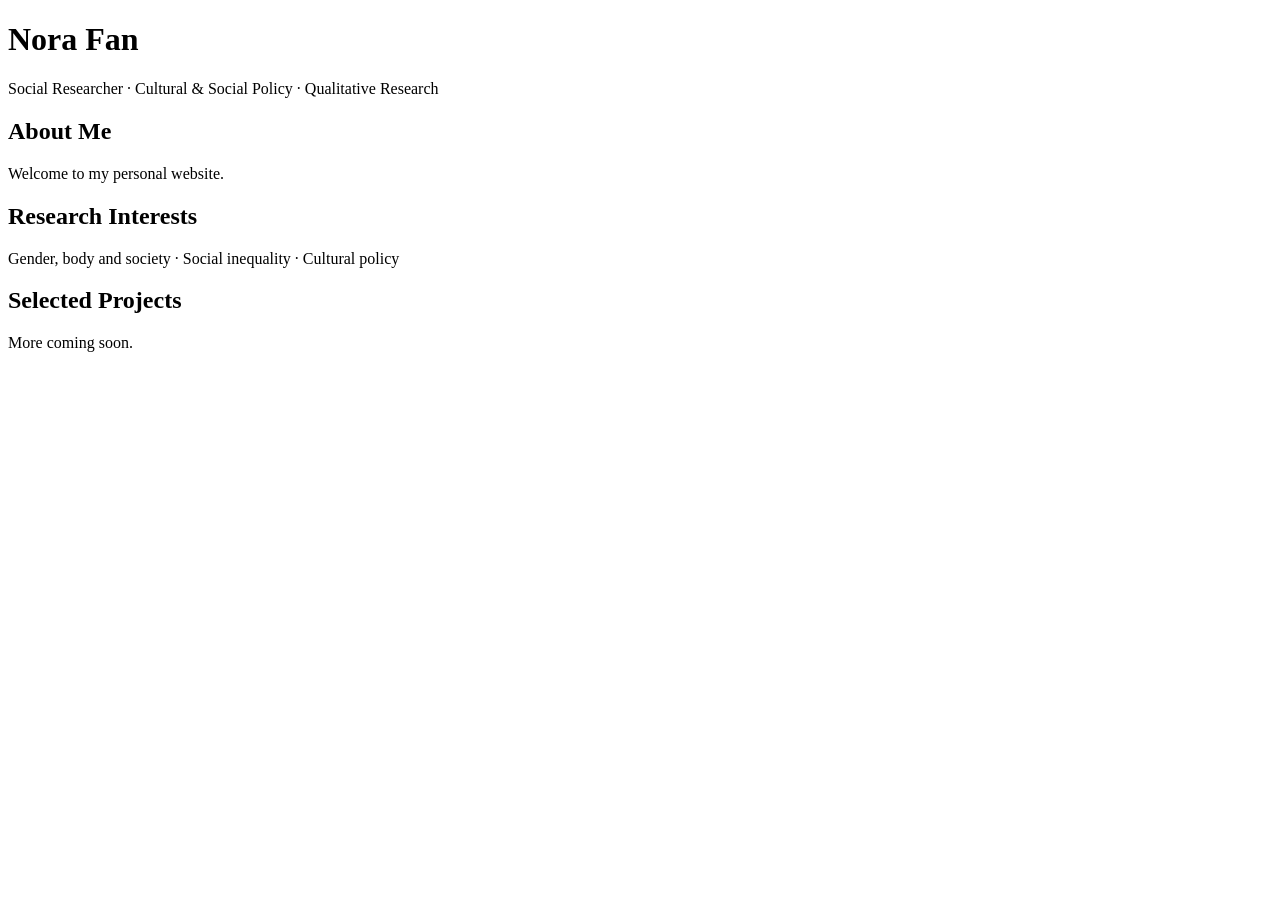
==== index.html @ fa3ddd20 "Create initial index.html for personal website This is the initial commit of the personal website fo" ====
<!DOCTYPE html>
<html lang="en">
<head>
  <meta charset="UTF-8">
  <meta name="viewport" content="width=device-width, initial-scale=1.0">
  <title>Nora Fan | Personal Website</title>
</head>

<body>

  <h1>Nora Fan</h1>

  <p>
    Social Researcher · Cultural & Social Policy · Qualitative Research
  </p>

  <h2>About Me</h2>

  <p>
    Welcome to my personal website.
  </p>

  <h2>Research Interests</h2>

  <p>
    Gender, body and society · Social inequality · Cultural policy
  </p>

  <h2>Selected Projects</h2>

  <p>
    More coming soon.
  </p>

</body>
</html>
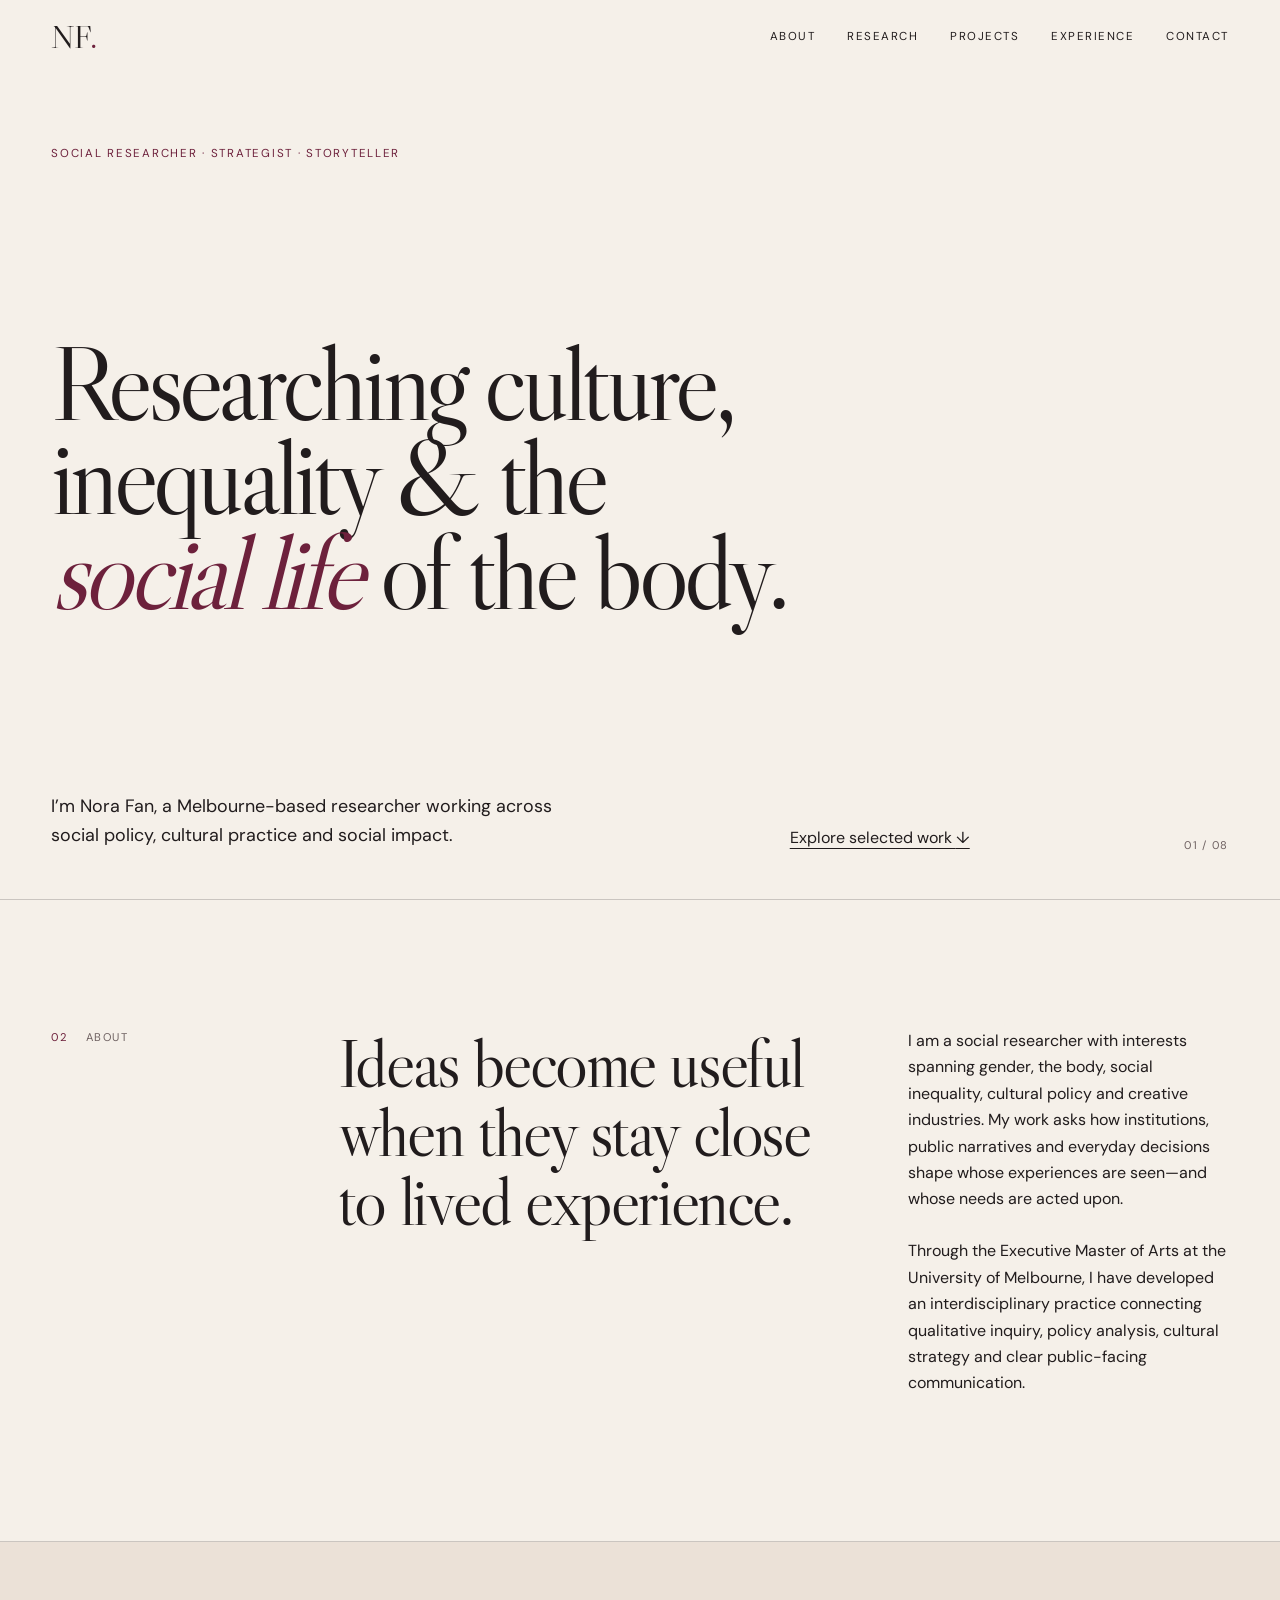
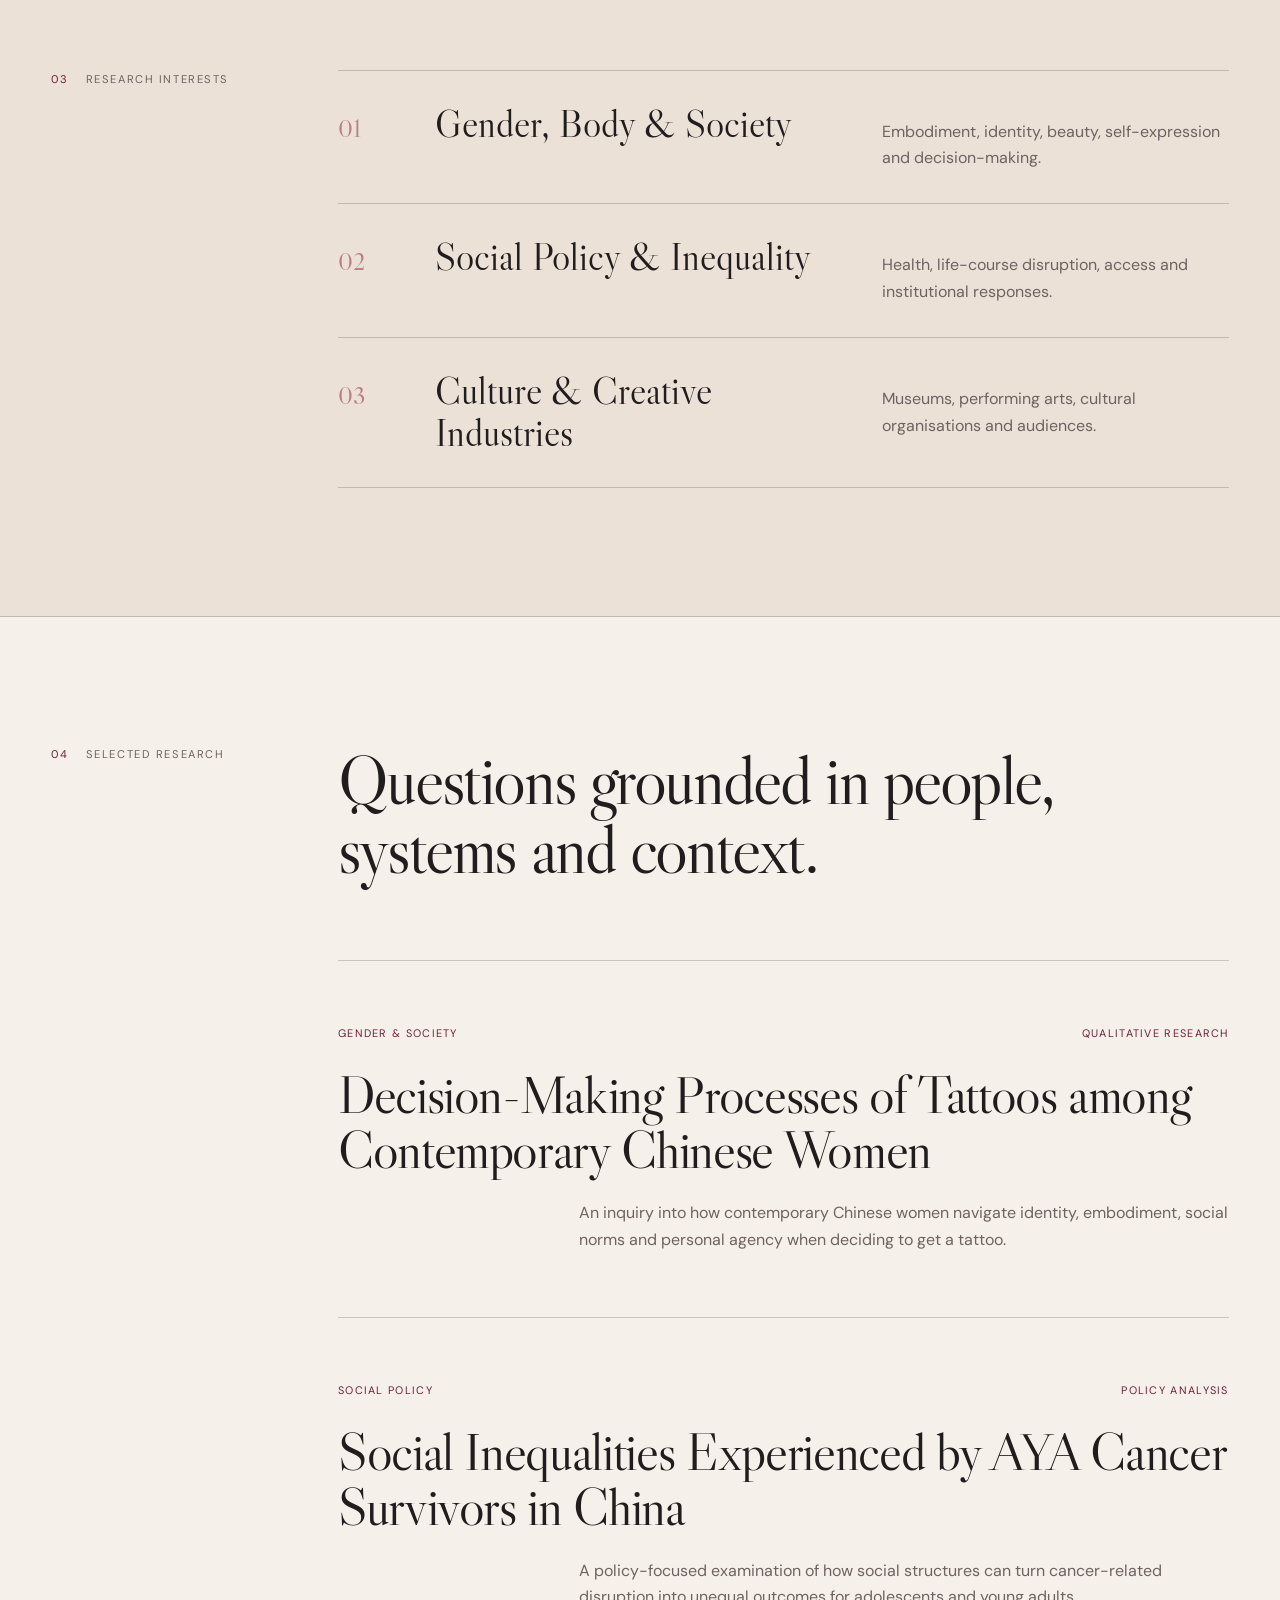
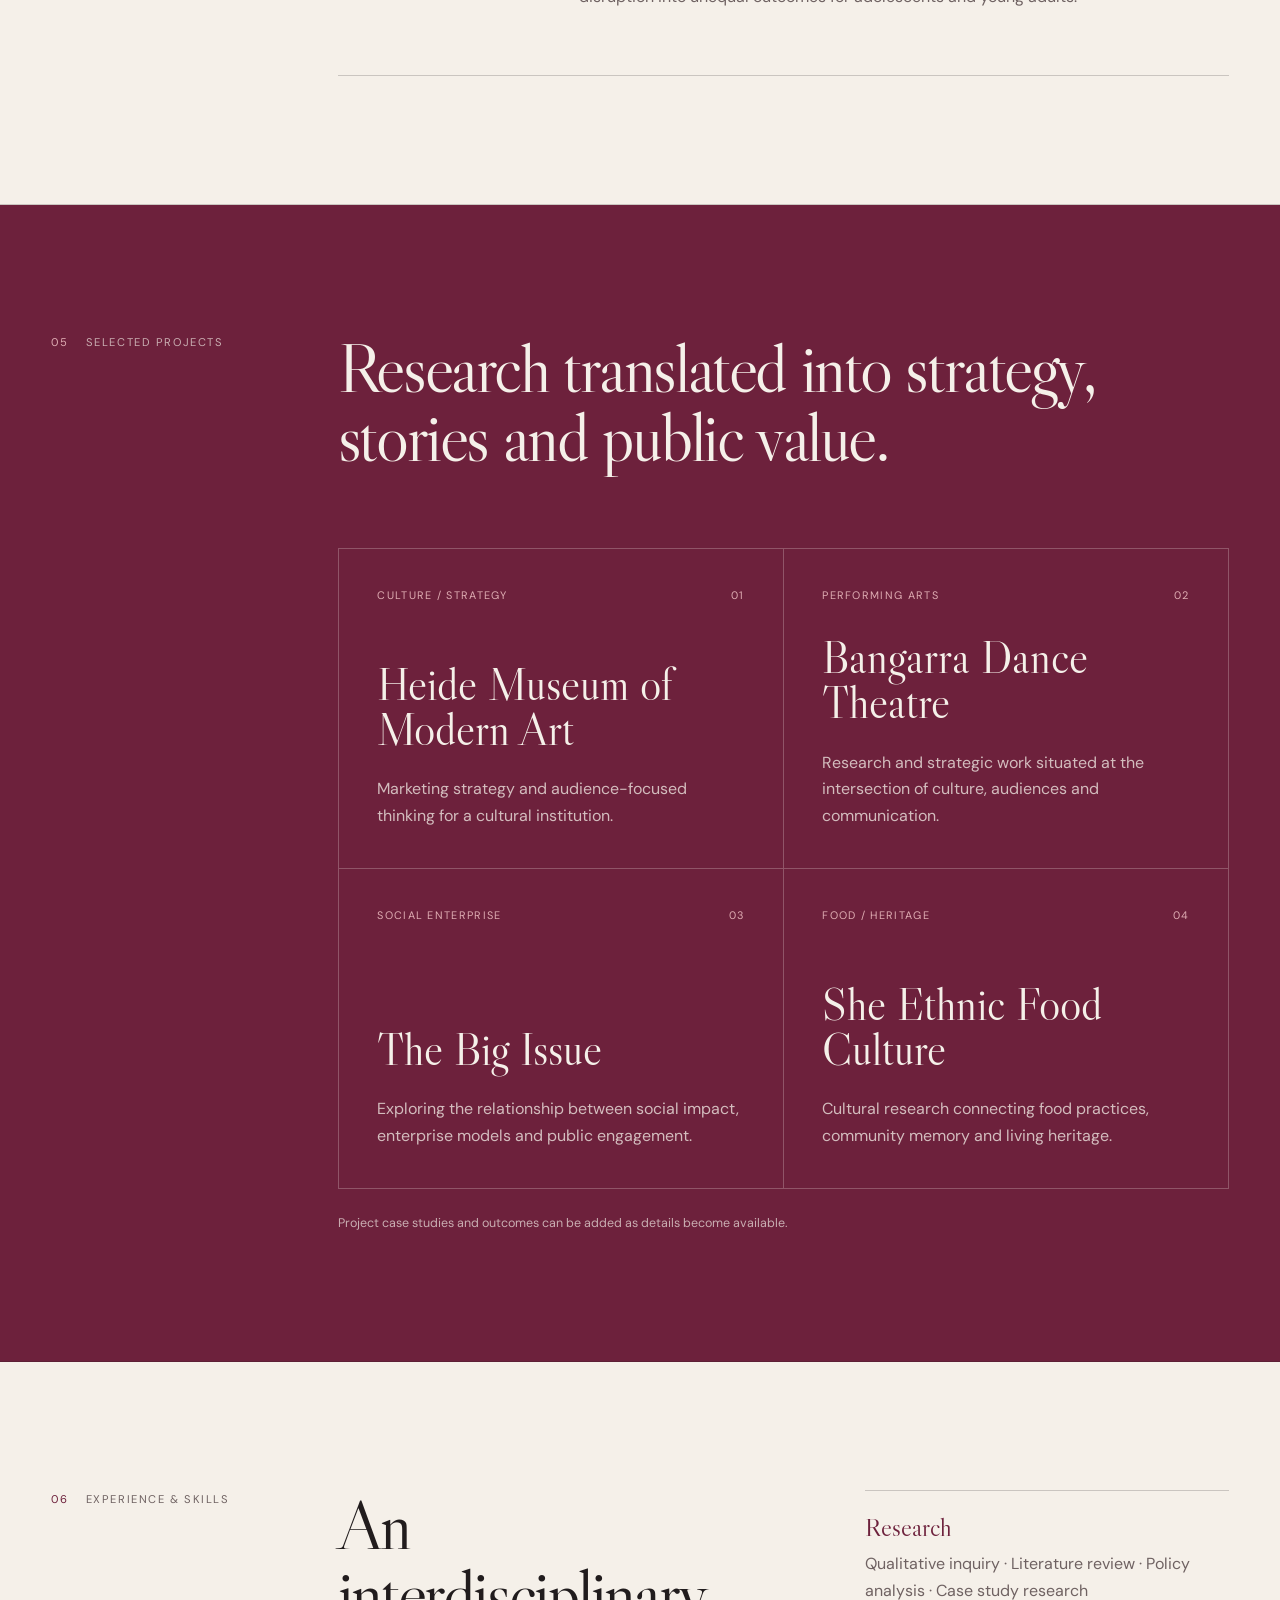
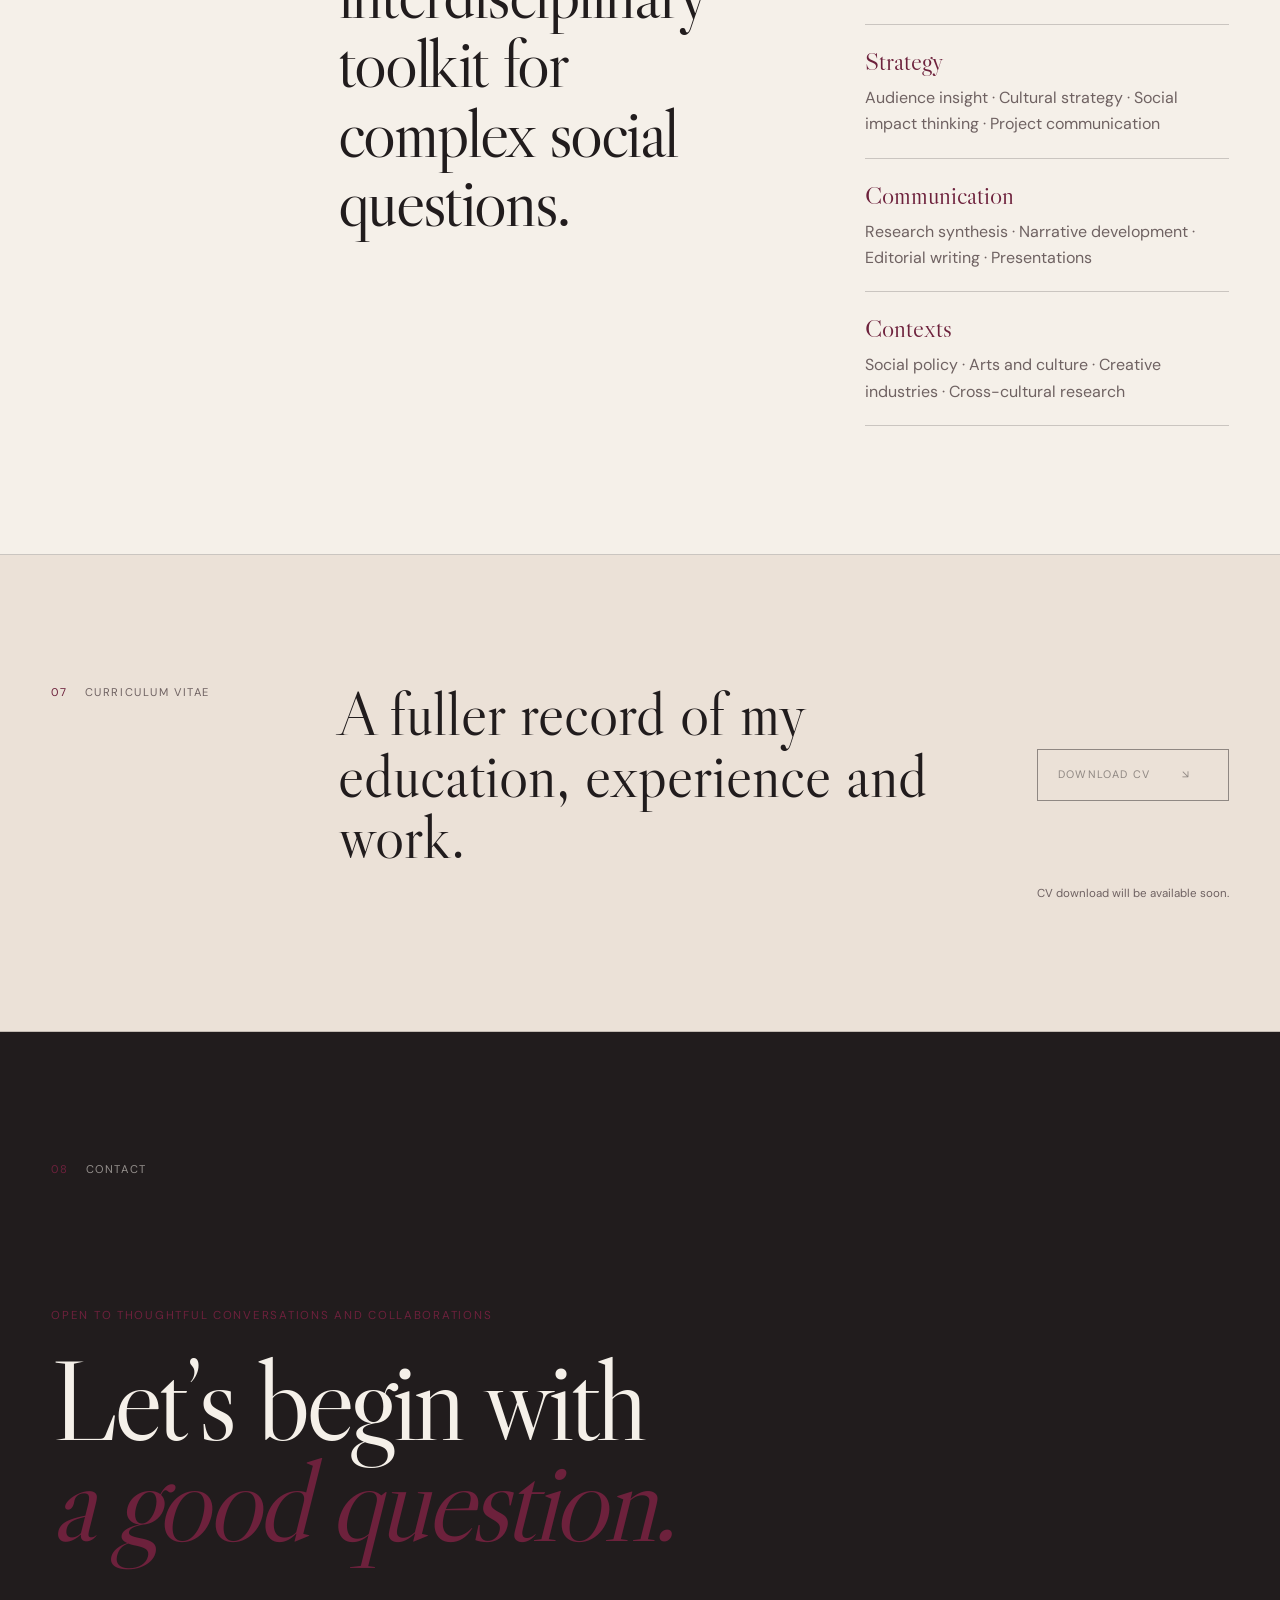
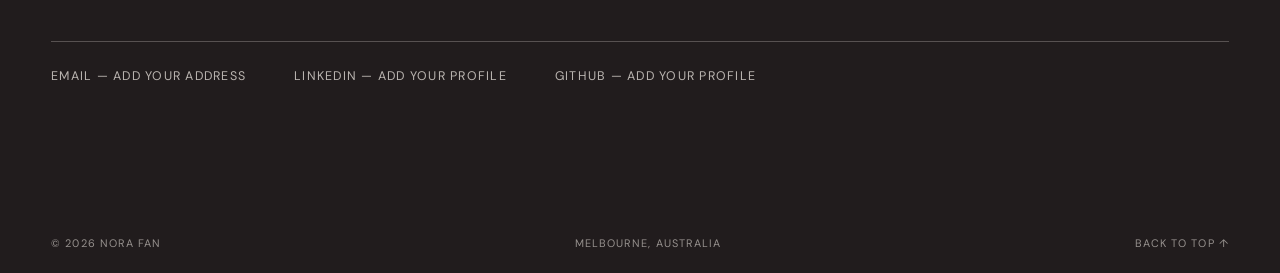
==== commit 3941e7f6: "Add files via upload" ====
--- a/index.html
+++ b/index.html
@@ -1,36 +1,203 @@
-<!DOCTYPE html>
+<!doctype html>
 <html lang="en">
-<head>
-  <meta charset="UTF-8">
-  <meta name="viewport" content="width=device-width, initial-scale=1.0">
-  <title>Nora Fan | Personal Website</title>
-</head>
-
-<body>
-
-  <h1>Nora Fan</h1>
-
-  <p>
-    Social Researcher · Cultural & Social Policy · Qualitative Research
-  </p>
-
-  <h2>About Me</h2>
-
-  <p>
-    Welcome to my personal website.
-  </p>
-
-  <h2>Research Interests</h2>
-
-  <p>
-    Gender, body and society · Social inequality · Cultural policy
-  </p>
-
-  <h2>Selected Projects</h2>
-
-  <p>
-    More coming soon.
-  </p>
-
-</body>
+  <head>
+    <meta charset="UTF-8" />
+    <meta name="viewport" content="width=device-width, initial-scale=1.0" />
+    <meta
+      name="description"
+      content="Nora Fan is a social researcher working across culture, inequality, policy and the social life of the body."
+    />
+    <meta name="theme-color" content="#f5f0e9" />
+    <title>Nora Fan — Research, Culture &amp; Social Impact</title>
+    <link rel="preconnect" href="https://fonts.googleapis.com" />
+    <link rel="preconnect" href="https://fonts.gstatic.com" crossorigin />
+    <link
+      href="https://fonts.googleapis.com/css2?family=DM+Sans:wght@400;500;600&amp;family=Libre+Caslon+Display&amp;display=swap"
+      rel="stylesheet"
+    />
+    <link rel="stylesheet" href="style.css" />
+    <script src="script.js" defer></script>
+  </head>
+  <body>
+    <a class="skip-link" href="#main">Skip to content</a>
+
+    <header class="site-header" data-header>
+      <a class="wordmark" href="#top" aria-label="Nora Fan, home">NF<span>.</span></a>
+      <button class="menu-toggle" type="button" aria-expanded="false" aria-controls="site-nav">
+        <span class="sr-only">Open navigation</span>
+        <span></span><span></span>
+      </button>
+      <nav id="site-nav" class="site-nav" aria-label="Primary navigation">
+        <a href="#about">About</a>
+        <a href="#research">Research</a>
+        <a href="#projects">Projects</a>
+        <a href="#experience">Experience</a>
+        <a href="#contact">Contact</a>
+      </nav>
+    </header>
+
+    <main id="main">
+      <section class="hero" id="top" aria-labelledby="hero-title">
+        <div class="hero-kicker reveal">Social researcher · Strategist · Storyteller</div>
+        <h1 id="hero-title" class="reveal">
+          Researching culture,<br />inequality &amp; the<br /><em>social life</em> of the body.
+        </h1>
+        <div class="hero-footer reveal">
+          <p>
+            I’m Nora Fan, a Melbourne-based researcher working across social policy,
+            cultural practice and social impact.
+          </p>
+          <a class="text-link" href="#research">Explore selected work <span aria-hidden="true">↓</span></a>
+        </div>
+        <div class="hero-index" aria-hidden="true">01 / 08</div>
+      </section>
+
+      <section class="section about" id="about" aria-labelledby="about-title">
+        <div class="section-label reveal"><span>02</span> About</div>
+        <div class="section-content about-grid">
+          <h2 id="about-title" class="display-title reveal">Ideas become useful when they stay close to lived experience.</h2>
+          <div class="body-copy reveal">
+            <p>
+              I am a social researcher with interests spanning gender, the body,
+              social inequality, cultural policy and creative industries. My work asks
+              how institutions, public narratives and everyday decisions shape whose
+              experiences are seen—and whose needs are acted upon.
+            </p>
+            <p>
+              Through the Executive Master of Arts at the University of Melbourne, I
+              have developed an interdisciplinary practice connecting qualitative
+              inquiry, policy analysis, cultural strategy and clear public-facing
+              communication.
+            </p>
+          </div>
+        </div>
+      </section>
+
+      <section class="section interests" id="interests" aria-labelledby="interests-title">
+        <div class="section-label reveal"><span>03</span> Research interests</div>
+        <div class="section-content">
+          <h2 id="interests-title" class="sr-only">Research interests</h2>
+          <ol class="interest-list">
+            <li class="reveal">
+              <span class="item-number">01</span>
+              <h3>Gender, Body &amp; Society</h3>
+              <p>Embodiment, identity, beauty, self-expression and decision-making.</p>
+            </li>
+            <li class="reveal">
+              <span class="item-number">02</span>
+              <h3>Social Policy &amp; Inequality</h3>
+              <p>Health, life-course disruption, access and institutional responses.</p>
+            </li>
+            <li class="reveal">
+              <span class="item-number">03</span>
+              <h3>Culture &amp; Creative Industries</h3>
+              <p>Museums, performing arts, cultural organisations and audiences.</p>
+            </li>
+          </ol>
+        </div>
+      </section>
+
+      <section class="section selected-research" id="research" aria-labelledby="research-title">
+        <div class="section-label reveal"><span>04</span> Selected research</div>
+        <div class="section-content">
+          <h2 id="research-title" class="display-title reveal">Questions grounded in people, systems and context.</h2>
+          <div class="research-list">
+            <article class="research-card reveal">
+              <div class="research-meta">
+                <span>Gender &amp; Society</span><span>Qualitative Research</span>
+              </div>
+              <h3>Decision-Making Processes of Tattoos among Contemporary Chinese Women</h3>
+              <p>
+                An inquiry into how contemporary Chinese women navigate identity,
+                embodiment, social norms and personal agency when deciding to get a tattoo.
+              </p>
+            </article>
+            <article class="research-card reveal">
+              <div class="research-meta">
+                <span>Social Policy</span><span>Policy Analysis</span>
+              </div>
+              <h3>Social Inequalities Experienced by AYA Cancer Survivors in China</h3>
+              <p>
+                A policy-focused examination of how social structures can turn
+                cancer-related disruption into unequal outcomes for adolescents and young adults.
+              </p>
+            </article>
+          </div>
+        </div>
+      </section>
+
+      <section class="section projects" id="projects" aria-labelledby="projects-title">
+        <div class="section-label reveal"><span>05</span> Selected projects</div>
+        <div class="section-content">
+          <h2 id="projects-title" class="display-title reveal">Research translated into strategy, stories and public value.</h2>
+          <div class="project-grid">
+            <article class="project-card reveal">
+              <div class="project-top"><span>Culture / Strategy</span><span>01</span></div>
+              <h3>Heide Museum of Modern Art</h3>
+              <p>Marketing strategy and audience-focused thinking for a cultural institution.</p>
+            </article>
+            <article class="project-card reveal">
+              <div class="project-top"><span>Performing Arts</span><span>02</span></div>
+              <h3>Bangarra Dance Theatre</h3>
+              <p>Research and strategic work situated at the intersection of culture, audiences and communication.</p>
+            </article>
+            <article class="project-card reveal">
+              <div class="project-top"><span>Social Enterprise</span><span>03</span></div>
+              <h3>The Big Issue</h3>
+              <p>Exploring the relationship between social impact, enterprise models and public engagement.</p>
+            </article>
+            <article class="project-card reveal">
+              <div class="project-top"><span>Food / Heritage</span><span>04</span></div>
+              <h3>She Ethnic Food Culture</h3>
+              <p>Cultural research connecting food practices, community memory and living heritage.</p>
+            </article>
+          </div>
+          <p class="content-note reveal">Project case studies and outcomes can be added as details become available.</p>
+        </div>
+      </section>
+
+      <section class="section experience" id="experience" aria-labelledby="experience-title">
+        <div class="section-label reveal"><span>06</span> Experience &amp; skills</div>
+        <div class="section-content experience-grid">
+          <h2 id="experience-title" class="display-title reveal">An interdisciplinary toolkit for complex social questions.</h2>
+          <div class="skills reveal">
+            <div><h3>Research</h3><p>Qualitative inquiry · Literature review · Policy analysis · Case study research</p></div>
+            <div><h3>Strategy</h3><p>Audience insight · Cultural strategy · Social impact thinking · Project communication</p></div>
+            <div><h3>Communication</h3><p>Research synthesis · Narrative development · Editorial writing · Presentations</p></div>
+            <div><h3>Contexts</h3><p>Social policy · Arts and culture · Creative industries · Cross-cultural research</p></div>
+          </div>
+        </div>
+      </section>
+
+      <section class="section cv-section" id="cv" aria-labelledby="cv-title">
+        <div class="section-label reveal"><span>07</span> Curriculum vitae</div>
+        <div class="section-content cv-layout reveal">
+          <h2 id="cv-title">A fuller record of my education, experience and work.</h2>
+          <!-- TODO: Add your PDF at assets/Nora-Fan-CV.pdf, then remove aria-disabled and the note below. -->
+          <a class="button is-disabled" href="assets/Nora-Fan-CV.pdf" download aria-disabled="true">Download CV <span aria-hidden="true">↘</span></a>
+          <p class="cv-note">CV download will be available soon.</p>
+        </div>
+      </section>
+
+      <section class="contact" id="contact" aria-labelledby="contact-title">
+        <div class="section-label reveal"><span>08</span> Contact</div>
+        <div class="contact-main">
+          <p class="eyebrow reveal">Open to thoughtful conversations and collaborations</p>
+          <h2 id="contact-title" class="reveal">Let’s begin with<br /><em>a good question.</em></h2>
+          <div class="contact-links reveal">
+            <!-- TODO: Replace the labels below with your real links before publishing. -->
+            <span>Email — add your address</span>
+            <span>LinkedIn — add your profile</span>
+            <span>GitHub — add your profile</span>
+          </div>
+        </div>
+      </section>
+    </main>
+
+    <footer class="site-footer">
+      <span>© <span data-year></span> Nora Fan</span>
+      <span>Melbourne, Australia</span>
+      <a href="#top">Back to top ↑</a>
+    </footer>
+  </body>
 </html>
--- a/style.css
+++ b/style.css
@@ -0,0 +1,171 @@
+:root {
+  --paper: #f5f0e9;
+  --paper-deep: #ebe1d7;
+  --ink: #211c1d;
+  --muted: #6f6262;
+  --burgundy: #6d213c;
+  --rose: #bc7d86;
+  --line: rgba(33, 28, 29, 0.2);
+  --serif: "Libre Caslon Display", Georgia, serif;
+  --sans: "DM Sans", Arial, sans-serif;
+  --gutter: clamp(1.25rem, 4vw, 4.5rem);
+}
+
+* { box-sizing: border-box; }
+html { scroll-behavior: smooth; }
+body {
+  margin: 0;
+  background: var(--paper);
+  color: var(--ink);
+  font-family: var(--sans);
+  font-size: 16px;
+  line-height: 1.65;
+  text-rendering: optimizeLegibility;
+}
+body::before {
+  content: "";
+  position: fixed;
+  inset: 0;
+  pointer-events: none;
+  opacity: 0.22;
+  background-image: radial-gradient(rgba(33, 28, 29, .14) .45px, transparent .45px);
+  background-size: 4px 4px;
+  z-index: 10;
+}
+a { color: inherit; }
+.sr-only { position: absolute; width: 1px; height: 1px; padding: 0; margin: -1px; overflow: hidden; clip: rect(0,0,0,0); white-space: nowrap; border: 0; }
+.skip-link { position: fixed; left: 1rem; top: -5rem; z-index: 100; background: var(--ink); color: var(--paper); padding: .7rem 1rem; }
+.skip-link:focus { top: 1rem; }
+
+.site-header {
+  position: fixed;
+  top: 0;
+  z-index: 20;
+  width: 100%;
+  min-height: 74px;
+  padding: 0 var(--gutter);
+  display: flex;
+  align-items: center;
+  justify-content: space-between;
+  border-bottom: 1px solid transparent;
+  transition: background .25s ease, border-color .25s ease;
+}
+.site-header.is-scrolled { background: rgba(245,240,233,.9); backdrop-filter: blur(12px); border-color: var(--line); }
+.wordmark { font: 2rem/1 var(--serif); text-decoration: none; }
+.wordmark span { color: var(--burgundy); }
+.site-nav { display: flex; gap: clamp(1rem, 2.5vw, 2.5rem); }
+.site-nav a { font-size: .72rem; letter-spacing: .13em; text-decoration: none; text-transform: uppercase; }
+.site-nav a:hover, .site-nav a:focus-visible { color: var(--burgundy); }
+.menu-toggle { display: none; border: 0; background: transparent; padding: .5rem; }
+.menu-toggle > span:not(.sr-only) { display: block; width: 24px; height: 1px; margin: 6px 0; background: var(--ink); }
+
+.hero {
+  min-height: 100svh;
+  position: relative;
+  padding: clamp(8rem, 16vh, 11rem) var(--gutter) 3rem;
+  display: flex;
+  flex-direction: column;
+  justify-content: space-between;
+  border-bottom: 1px solid var(--line);
+}
+.hero-kicker, .eyebrow { color: var(--burgundy); font-size: .72rem; letter-spacing: .15em; text-transform: uppercase; }
+.hero h1 { max-width: 1200px; margin: 3rem 0; font: clamp(3.6rem, 8.2vw, 8.8rem)/.9 var(--serif); letter-spacing: -.045em; }
+.hero h1 em, .contact h2 em { color: var(--burgundy); font-weight: 400; }
+.hero-footer { display: flex; align-items: end; justify-content: space-between; gap: 2rem; width: 78%; }
+.hero-footer p { max-width: 520px; margin: 0; font-size: clamp(1rem, 1.4vw, 1.25rem); }
+.text-link { text-underline-offset: .3em; white-space: nowrap; }
+.hero-index { position: absolute; right: var(--gutter); bottom: 2.8rem; color: var(--muted); font-size: .7rem; letter-spacing: .12em; }
+
+.section { display: grid; grid-template-columns: minmax(150px, 1fr) minmax(0, 4fr); gap: clamp(2rem, 5vw, 7rem); padding: clamp(5rem, 10vw, 10rem) var(--gutter); border-bottom: 1px solid var(--line); }
+.section-label { color: var(--muted); font-size: .7rem; letter-spacing: .14em; text-transform: uppercase; }
+.section-label span { display: inline-block; color: var(--burgundy); margin-right: .8rem; }
+.section-content { min-width: 0; }
+.display-title { max-width: 1000px; margin: 0 0 clamp(3rem, 6vw, 6rem); font: clamp(2.7rem, 5.4vw, 6rem)/1 var(--serif); letter-spacing: -.035em; }
+.about-grid { display: grid; grid-template-columns: 1.5fr 1fr; gap: clamp(3rem, 7vw, 8rem); }
+.about-grid .display-title { margin: 0; }
+.body-copy { max-width: 600px; }
+.body-copy p:first-child { margin-top: 0; }
+.body-copy p + p { margin-top: 1.6rem; }
+
+.interests { background: var(--paper-deep); }
+.interest-list { list-style: none; padding: 0; margin: 0; }
+.interest-list li { display: grid; grid-template-columns: 65px 1.2fr 1fr; align-items: baseline; gap: 2rem; padding: 2rem 0; border-top: 1px solid var(--line); }
+.interest-list li:last-child { border-bottom: 1px solid var(--line); }
+.item-number { color: var(--rose); font: 1.5rem var(--serif); }
+.interest-list h3 { margin: 0; font: clamp(1.8rem, 3vw, 3.5rem)/1.1 var(--serif); }
+.interest-list p { color: var(--muted); margin: 0; max-width: 400px; }
+
+.research-list { border-top: 1px solid var(--line); }
+.research-card { position: relative; padding: clamp(2rem, 5vw, 4.5rem) 0; border-bottom: 1px solid var(--line); }
+.research-meta, .project-top { display: flex; justify-content: space-between; gap: 1rem; color: var(--burgundy); font-size: .68rem; letter-spacing: .12em; text-transform: uppercase; }
+.research-card h3 { max-width: 900px; margin: 1.5rem 0; font: clamp(2rem, 4.2vw, 4.5rem)/1.02 var(--serif); letter-spacing: -.025em; }
+.research-card p { max-width: 650px; margin: 0 0 0 auto; color: var(--muted); }
+
+.projects { background: var(--burgundy); color: var(--paper); }
+.projects .section-label, .projects .content-note { color: rgba(245,240,233,.68); }
+.projects .section-label span, .projects .project-top { color: #dfadb3; }
+.project-grid { display: grid; grid-template-columns: repeat(2, 1fr); border-top: 1px solid rgba(245,240,233,.25); border-left: 1px solid rgba(245,240,233,.25); }
+.project-card { min-height: 320px; padding: clamp(1.5rem, 3vw, 3rem); display: flex; flex-direction: column; justify-content: space-between; border-right: 1px solid rgba(245,240,233,.25); border-bottom: 1px solid rgba(245,240,233,.25); transition: background .25s ease, color .25s ease; }
+.project-card:hover { background: var(--paper); color: var(--ink); }
+.project-card h3 { margin: auto 0 1.5rem; font: clamp(2rem, 3.5vw, 4rem)/1 var(--serif); }
+.project-card p { margin: 0; max-width: 460px; color: inherit; opacity: .75; }
+.content-note { margin: 1.5rem 0 0; font-size: .78rem; }
+
+.experience-grid { display: grid; grid-template-columns: 1.2fr 1fr; gap: clamp(3rem, 7vw, 8rem); }
+.experience-grid .display-title { margin-bottom: 0; }
+.skills > div { padding: 1.25rem 0; border-top: 1px solid var(--line); }
+.skills > div:last-child { border-bottom: 1px solid var(--line); }
+.skills h3 { margin: 0 0 .5rem; color: var(--burgundy); font: 1.6rem var(--serif); }
+.skills p { margin: 0; color: var(--muted); }
+
+.cv-section { background: var(--paper-deep); }
+.cv-layout { display: grid; grid-template-columns: 1fr auto; align-items: center; gap: 2rem; }
+.cv-layout h2 { margin: 0; max-width: 850px; font: clamp(2.5rem, 4.8vw, 5.5rem)/1 var(--serif); }
+.button { display: inline-flex; gap: 2rem; align-items: center; padding: 1rem 1.25rem; border: 1px solid var(--ink); text-decoration: none; text-transform: uppercase; letter-spacing: .12em; font-size: .68rem; }
+.button:not(.is-disabled):hover { background: var(--ink); color: var(--paper); }
+.is-disabled { opacity: .45; cursor: not-allowed; }
+.cv-note { grid-column: 2; margin: -1rem 0 0; color: var(--muted); font-size: .72rem; }
+
+.contact { min-height: 80svh; padding: clamp(5rem, 10vw, 9rem) var(--gutter); background: var(--ink); color: var(--paper); }
+.contact .section-label { color: rgba(245,240,233,.55); }
+.contact-main { margin-top: clamp(4rem, 10vw, 9rem); }
+.contact h2 { margin: 1.5rem 0 clamp(3rem, 7vw, 6rem); font: clamp(4rem, 9vw, 10rem)/.88 var(--serif); letter-spacing: -.04em; }
+.contact-links { display: flex; flex-wrap: wrap; gap: 1rem 3rem; padding-top: 1.5rem; border-top: 1px solid rgba(245,240,233,.25); color: rgba(245,240,233,.72); font-size: .78rem; text-transform: uppercase; letter-spacing: .1em; }
+.site-footer { padding: 1.25rem var(--gutter); background: var(--ink); color: rgba(245,240,233,.55); display: flex; justify-content: space-between; gap: 1rem; font-size: .68rem; letter-spacing: .1em; text-transform: uppercase; }
+.site-footer a { text-decoration: none; }
+
+.reveal { opacity: 0; transform: translateY(18px); transition: opacity .7s ease, transform .7s ease; }
+.reveal.is-visible { opacity: 1; transform: none; }
+
+@media (max-width: 820px) {
+  .menu-toggle { display: block; z-index: 2; }
+  .site-nav { position: fixed; inset: 0; padding: 8rem var(--gutter) 3rem; background: var(--paper); flex-direction: column; gap: 1.6rem; transform: translateY(-105%); transition: transform .3s ease; }
+  .site-nav a { font: 2.5rem var(--serif); text-transform: none; letter-spacing: 0; }
+  .site-header.menu-open .site-nav { transform: none; }
+  .site-header.menu-open .menu-toggle span:nth-child(2) { transform: translateY(3.5px) rotate(45deg); }
+  .site-header.menu-open .menu-toggle span:nth-child(3) { transform: translateY(-3.5px) rotate(-45deg); }
+  .hero h1 { font-size: clamp(3.4rem, 14vw, 6.5rem); }
+  .hero-footer { width: 100%; align-items: start; flex-direction: column; }
+  .hero-index { display: none; }
+  .section { grid-template-columns: 1fr; }
+  .about-grid, .experience-grid { grid-template-columns: 1fr; }
+  .about-grid .display-title { margin-bottom: 1rem; }
+  .interest-list li { grid-template-columns: 45px 1fr; gap: 1rem; }
+  .interest-list p { grid-column: 2; }
+  .cv-layout { grid-template-columns: 1fr; }
+  .cv-note { grid-column: 1; margin-top: -1rem; }
+}
+
+@media (max-width: 560px) {
+  .hero { min-height: 92svh; }
+  .project-grid { grid-template-columns: 1fr; }
+  .project-card { min-height: 280px; }
+  .research-meta { flex-direction: column; }
+  .site-footer { flex-direction: column; }
+}
+
+@media (prefers-reduced-motion: reduce) {
+  html { scroll-behavior: auto; }
+  *, *::before, *::after { animation-duration: .01ms !important; transition-duration: .01ms !important; }
+  .reveal { opacity: 1; transform: none; }
+}
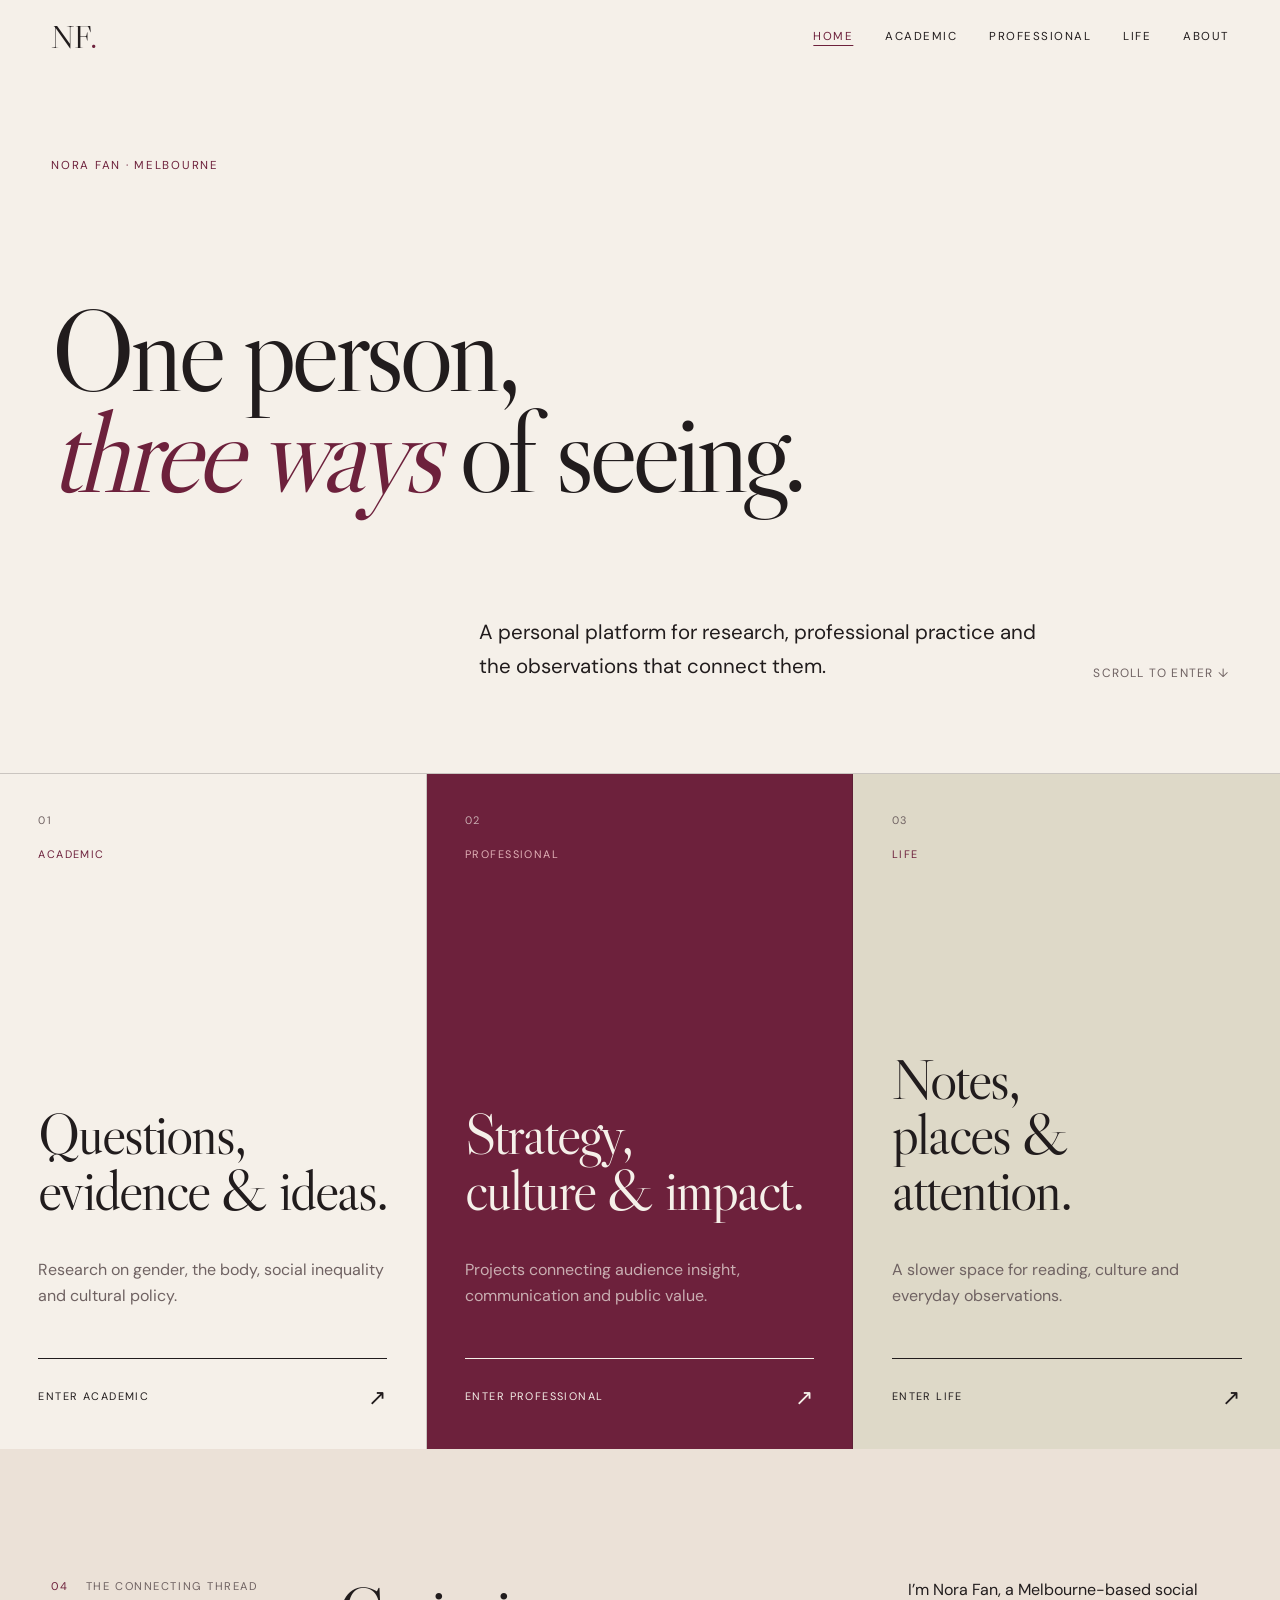
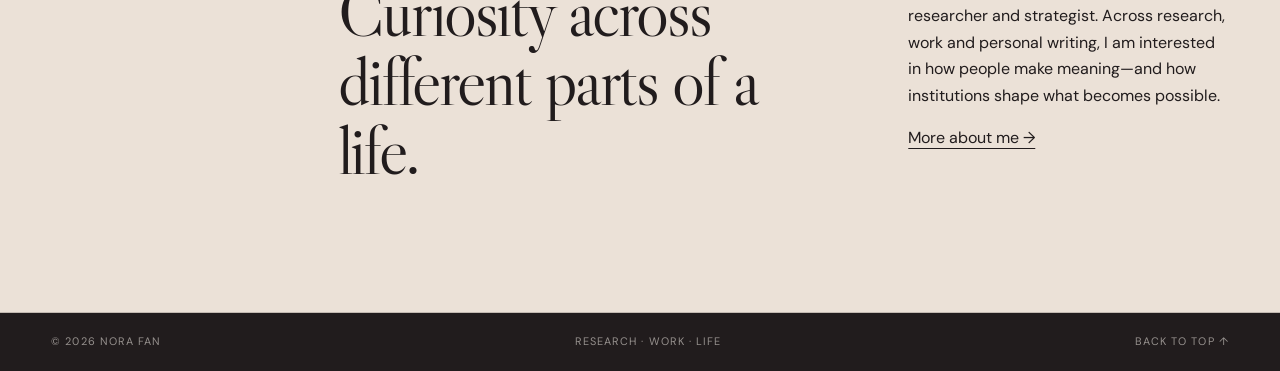
==== commit f62b3ec8: "Add files via upload" ====
--- a/index.html
+++ b/index.html
@@ -1,203 +1,46 @@
 <!doctype html>
 <html lang="en">
-  <head>
-    <meta charset="UTF-8" />
-    <meta name="viewport" content="width=device-width, initial-scale=1.0" />
-    <meta
-      name="description"
-      content="Nora Fan is a social researcher working across culture, inequality, policy and the social life of the body."
-    />
-    <meta name="theme-color" content="#f5f0e9" />
-    <title>Nora Fan — Research, Culture &amp; Social Impact</title>
-    <link rel="preconnect" href="https://fonts.googleapis.com" />
-    <link rel="preconnect" href="https://fonts.gstatic.com" crossorigin />
-    <link
-      href="https://fonts.googleapis.com/css2?family=DM+Sans:wght@400;500;600&amp;family=Libre+Caslon+Display&amp;display=swap"
-      rel="stylesheet"
-    />
-    <link rel="stylesheet" href="style.css" />
-    <script src="script.js" defer></script>
-  </head>
-  <body>
-    <a class="skip-link" href="#main">Skip to content</a>
-
-    <header class="site-header" data-header>
-      <a class="wordmark" href="#top" aria-label="Nora Fan, home">NF<span>.</span></a>
-      <button class="menu-toggle" type="button" aria-expanded="false" aria-controls="site-nav">
-        <span class="sr-only">Open navigation</span>
-        <span></span><span></span>
-      </button>
-      <nav id="site-nav" class="site-nav" aria-label="Primary navigation">
-        <a href="#about">About</a>
-        <a href="#research">Research</a>
-        <a href="#projects">Projects</a>
-        <a href="#experience">Experience</a>
-        <a href="#contact">Contact</a>
-      </nav>
-    </header>
-
-    <main id="main">
-      <section class="hero" id="top" aria-labelledby="hero-title">
-        <div class="hero-kicker reveal">Social researcher · Strategist · Storyteller</div>
-        <h1 id="hero-title" class="reveal">
-          Researching culture,<br />inequality &amp; the<br /><em>social life</em> of the body.
-        </h1>
-        <div class="hero-footer reveal">
-          <p>
-            I’m Nora Fan, a Melbourne-based researcher working across social policy,
-            cultural practice and social impact.
-          </p>
-          <a class="text-link" href="#research">Explore selected work <span aria-hidden="true">↓</span></a>
-        </div>
-        <div class="hero-index" aria-hidden="true">01 / 08</div>
-      </section>
-
-      <section class="section about" id="about" aria-labelledby="about-title">
-        <div class="section-label reveal"><span>02</span> About</div>
-        <div class="section-content about-grid">
-          <h2 id="about-title" class="display-title reveal">Ideas become useful when they stay close to lived experience.</h2>
-          <div class="body-copy reveal">
-            <p>
-              I am a social researcher with interests spanning gender, the body,
-              social inequality, cultural policy and creative industries. My work asks
-              how institutions, public narratives and everyday decisions shape whose
-              experiences are seen—and whose needs are acted upon.
-            </p>
-            <p>
-              Through the Executive Master of Arts at the University of Melbourne, I
-              have developed an interdisciplinary practice connecting qualitative
-              inquiry, policy analysis, cultural strategy and clear public-facing
-              communication.
-            </p>
-          </div>
-        </div>
-      </section>
-
-      <section class="section interests" id="interests" aria-labelledby="interests-title">
-        <div class="section-label reveal"><span>03</span> Research interests</div>
-        <div class="section-content">
-          <h2 id="interests-title" class="sr-only">Research interests</h2>
-          <ol class="interest-list">
-            <li class="reveal">
-              <span class="item-number">01</span>
-              <h3>Gender, Body &amp; Society</h3>
-              <p>Embodiment, identity, beauty, self-expression and decision-making.</p>
-            </li>
-            <li class="reveal">
-              <span class="item-number">02</span>
-              <h3>Social Policy &amp; Inequality</h3>
-              <p>Health, life-course disruption, access and institutional responses.</p>
-            </li>
-            <li class="reveal">
-              <span class="item-number">03</span>
-              <h3>Culture &amp; Creative Industries</h3>
-              <p>Museums, performing arts, cultural organisations and audiences.</p>
-            </li>
-          </ol>
-        </div>
-      </section>
-
-      <section class="section selected-research" id="research" aria-labelledby="research-title">
-        <div class="section-label reveal"><span>04</span> Selected research</div>
-        <div class="section-content">
-          <h2 id="research-title" class="display-title reveal">Questions grounded in people, systems and context.</h2>
-          <div class="research-list">
-            <article class="research-card reveal">
-              <div class="research-meta">
-                <span>Gender &amp; Society</span><span>Qualitative Research</span>
-              </div>
-              <h3>Decision-Making Processes of Tattoos among Contemporary Chinese Women</h3>
-              <p>
-                An inquiry into how contemporary Chinese women navigate identity,
-                embodiment, social norms and personal agency when deciding to get a tattoo.
-              </p>
-            </article>
-            <article class="research-card reveal">
-              <div class="research-meta">
-                <span>Social Policy</span><span>Policy Analysis</span>
-              </div>
-              <h3>Social Inequalities Experienced by AYA Cancer Survivors in China</h3>
-              <p>
-                A policy-focused examination of how social structures can turn
-                cancer-related disruption into unequal outcomes for adolescents and young adults.
-              </p>
-            </article>
-          </div>
-        </div>
-      </section>
-
-      <section class="section projects" id="projects" aria-labelledby="projects-title">
-        <div class="section-label reveal"><span>05</span> Selected projects</div>
-        <div class="section-content">
-          <h2 id="projects-title" class="display-title reveal">Research translated into strategy, stories and public value.</h2>
-          <div class="project-grid">
-            <article class="project-card reveal">
-              <div class="project-top"><span>Culture / Strategy</span><span>01</span></div>
-              <h3>Heide Museum of Modern Art</h3>
-              <p>Marketing strategy and audience-focused thinking for a cultural institution.</p>
-            </article>
-            <article class="project-card reveal">
-              <div class="project-top"><span>Performing Arts</span><span>02</span></div>
-              <h3>Bangarra Dance Theatre</h3>
-              <p>Research and strategic work situated at the intersection of culture, audiences and communication.</p>
-            </article>
-            <article class="project-card reveal">
-              <div class="project-top"><span>Social Enterprise</span><span>03</span></div>
-              <h3>The Big Issue</h3>
-              <p>Exploring the relationship between social impact, enterprise models and public engagement.</p>
-            </article>
-            <article class="project-card reveal">
-              <div class="project-top"><span>Food / Heritage</span><span>04</span></div>
-              <h3>She Ethnic Food Culture</h3>
-              <p>Cultural research connecting food practices, community memory and living heritage.</p>
-            </article>
-          </div>
-          <p class="content-note reveal">Project case studies and outcomes can be added as details become available.</p>
-        </div>
-      </section>
-
-      <section class="section experience" id="experience" aria-labelledby="experience-title">
-        <div class="section-label reveal"><span>06</span> Experience &amp; skills</div>
-        <div class="section-content experience-grid">
-          <h2 id="experience-title" class="display-title reveal">An interdisciplinary toolkit for complex social questions.</h2>
-          <div class="skills reveal">
-            <div><h3>Research</h3><p>Qualitative inquiry · Literature review · Policy analysis · Case study research</p></div>
-            <div><h3>Strategy</h3><p>Audience insight · Cultural strategy · Social impact thinking · Project communication</p></div>
-            <div><h3>Communication</h3><p>Research synthesis · Narrative development · Editorial writing · Presentations</p></div>
-            <div><h3>Contexts</h3><p>Social policy · Arts and culture · Creative industries · Cross-cultural research</p></div>
-          </div>
-        </div>
-      </section>
-
-      <section class="section cv-section" id="cv" aria-labelledby="cv-title">
-        <div class="section-label reveal"><span>07</span> Curriculum vitae</div>
-        <div class="section-content cv-layout reveal">
-          <h2 id="cv-title">A fuller record of my education, experience and work.</h2>
-          <!-- TODO: Add your PDF at assets/Nora-Fan-CV.pdf, then remove aria-disabled and the note below. -->
-          <a class="button is-disabled" href="assets/Nora-Fan-CV.pdf" download aria-disabled="true">Download CV <span aria-hidden="true">↘</span></a>
-          <p class="cv-note">CV download will be available soon.</p>
-        </div>
-      </section>
-
-      <section class="contact" id="contact" aria-labelledby="contact-title">
-        <div class="section-label reveal"><span>08</span> Contact</div>
-        <div class="contact-main">
-          <p class="eyebrow reveal">Open to thoughtful conversations and collaborations</p>
-          <h2 id="contact-title" class="reveal">Let’s begin with<br /><em>a good question.</em></h2>
-          <div class="contact-links reveal">
-            <!-- TODO: Replace the labels below with your real links before publishing. -->
-            <span>Email — add your address</span>
-            <span>LinkedIn — add your profile</span>
-            <span>GitHub — add your profile</span>
-          </div>
-        </div>
-      </section>
-    </main>
-
-    <footer class="site-footer">
-      <span>© <span data-year></span> Nora Fan</span>
-      <span>Melbourne, Australia</span>
-      <a href="#top">Back to top ↑</a>
-    </footer>
-  </body>
-</html>
+<head>
+  <meta charset="UTF-8"><meta name="viewport" content="width=device-width, initial-scale=1.0">
+  <meta name="description" content="Nora Fan — a personal platform for research, professional practice and life notes.">
+  <meta name="theme-color" content="#f5f0e9"><title>Nora Fan — Research, Work & Life</title>
+  <link rel="preconnect" href="https://fonts.googleapis.com"><link rel="preconnect" href="https://fonts.gstatic.com" crossorigin>
+  <link href="https://fonts.googleapis.com/css2?family=DM+Sans:wght@400;500;600&amp;family=Libre+Caslon+Display&amp;display=swap" rel="stylesheet">
+  <link rel="stylesheet" href="style.css"><script src="script.js" defer></script>
+</head>
+<body class="page-home">
+  <a class="skip-link" href="#main">Skip to content</a>
+  <header class="site-header" data-header>
+    <a class="wordmark" href="index.html" aria-label="Nora Fan, home">NF<span>.</span></a>
+    <button class="menu-toggle" type="button" aria-expanded="false" aria-controls="site-nav"><span class="sr-only">Open navigation</span><span></span><span></span></button>
+    <nav id="site-nav" class="site-nav" aria-label="Primary navigation">
+      <a href="index.html" aria-current="page">Home</a><a href="academic.html">Academic</a><a href="professional.html">Professional</a><a href="life.html">Life</a><a href="about.html">About</a>
+    </nav>
+  </header>
+  <main id="main">
+    <section class="platform-hero" id="top">
+      <p class="hero-kicker reveal">Nora Fan · Melbourne</p>
+      <h1 class="reveal">One person,<br><em>three ways</em> of seeing.</h1>
+      <div class="platform-intro reveal"><p>A personal platform for research, professional practice and the observations that connect them.</p><span>Scroll to enter ↓</span></div>
+    </section>
+    <section class="worlds" aria-label="Explore Nora Fan's platform">
+      <a class="world-card world-academic reveal" href="academic.html">
+        <span class="world-number">01</span><span class="world-label">Academic</span>
+        <h2>Questions,<br>evidence &amp; ideas.</h2><p>Research on gender, the body, social inequality and cultural policy.</p><span class="world-enter">Enter Academic <b aria-hidden="true">↗</b></span>
+      </a>
+      <a class="world-card world-professional reveal" href="professional.html">
+        <span class="world-number">02</span><span class="world-label">Professional</span>
+        <h2>Strategy,<br>culture &amp; impact.</h2><p>Projects connecting audience insight, communication and public value.</p><span class="world-enter">Enter Professional <b aria-hidden="true">↗</b></span>
+      </a>
+      <a class="world-card world-life reveal" href="life.html">
+        <span class="world-number">03</span><span class="world-label">Life</span>
+        <h2>Notes,<br>places &amp; attention.</h2><p>A slower space for reading, culture and everyday observations.</p><span class="world-enter">Enter Life <b aria-hidden="true">↗</b></span>
+      </a>
+    </section>
+    <section class="home-about section">
+      <div class="section-label reveal"><span>04</span> The connecting thread</div>
+      <div class="section-content about-grid"><h2 class="display-title reveal">Curiosity across different parts of a life.</h2><div class="body-copy reveal"><p>I’m Nora Fan, a Melbourne-based social researcher and strategist. Across research, work and personal writing, I am interested in how people make meaning—and how institutions shape what becomes possible.</p><a class="text-link" href="about.html">More about me →</a></div></div>
+    </section>
+  </main>
+  <footer class="site-footer"><span>© <span data-year></span> Nora Fan</span><span>Research · Work · Life</span><a href="#top">Back to top ↑</a></footer>
+</body></html>
--- a/style.css
+++ b/style.css
@@ -56,6 +56,7 @@
 .site-nav { display: flex; gap: clamp(1rem, 2.5vw, 2.5rem); }
 .site-nav a { font-size: .72rem; letter-spacing: .13em; text-decoration: none; text-transform: uppercase; }
 .site-nav a:hover, .site-nav a:focus-visible { color: var(--burgundy); }
+.site-nav a[aria-current="page"] { color: var(--burgundy); text-decoration: underline; text-underline-offset: .45em; }
 .menu-toggle { display: none; border: 0; background: transparent; padding: .5rem; }
 .menu-toggle > span:not(.sr-only) { display: block; width: 24px; height: 1px; margin: 6px 0; background: var(--ink); }
 
@@ -75,6 +76,72 @@
 .hero-footer p { max-width: 520px; margin: 0; font-size: clamp(1rem, 1.4vw, 1.25rem); }
 .text-link { text-underline-offset: .3em; white-space: nowrap; }
 .hero-index { position: absolute; right: var(--gutter); bottom: 2.8rem; color: var(--muted); font-size: .7rem; letter-spacing: .12em; }
+
+/* Multi-page platform */
+.platform-hero, .page-hero {
+  min-height: 86svh;
+  padding: clamp(8rem, 16vh, 11rem) var(--gutter) clamp(3rem, 7vw, 6rem);
+  display: flex;
+  flex-direction: column;
+  justify-content: space-between;
+  border-bottom: 1px solid var(--line);
+}
+.platform-hero h1, .page-hero h1 {
+  max-width: 1250px;
+  margin: 3rem 0;
+  font: clamp(4rem, 9vw, 10rem)/.88 var(--serif);
+  letter-spacing: -.05em;
+}
+.platform-hero h1 em, .page-hero h1 em, .next-chapter h2 em { color: var(--burgundy); font-weight: 400; }
+.platform-intro { width: min(100%, 750px); margin-left: auto; display: flex; justify-content: space-between; gap: 2rem; align-items: end; }
+.platform-intro p, .page-lede { margin: 0; max-width: 620px; font-size: clamp(1.05rem, 1.6vw, 1.35rem); }
+.platform-intro span { color: var(--muted); white-space: nowrap; font-size: .75rem; text-transform: uppercase; letter-spacing: .1em; }
+.page-lede { margin-left: auto; }
+
+.worlds { display: grid; grid-template-columns: repeat(3, 1fr); }
+.world-card { min-height: 75svh; padding: clamp(1.5rem, 3vw, 3rem); display: flex; flex-direction: column; border-right: 1px solid var(--line); text-decoration: none; transition: transform .3s ease, background .3s ease; }
+.world-card:last-child { border-right: 0; }
+.world-card:hover { transform: translateY(-8px); }
+.world-number, .world-label, .world-enter { font-size: .68rem; letter-spacing: .13em; text-transform: uppercase; }
+.world-number { color: var(--muted); }
+.world-label { margin-top: 1rem; color: var(--burgundy); }
+.world-card h2 { margin: auto 0 1.5rem; font: clamp(2.8rem, 4.5vw, 5rem)/.96 var(--serif); letter-spacing: -.035em; }
+.world-card p { max-width: 390px; color: var(--muted); }
+.world-enter { display: flex; justify-content: space-between; align-items: center; padding-top: 1.5rem; margin-top: 2rem; border-top: 1px solid currentColor; }
+.world-enter b { font: 1.4rem var(--serif); }
+.world-academic { background: var(--paper); }
+.world-professional { background: var(--burgundy); color: var(--paper); }
+.world-professional .world-number, .world-professional p { color: rgba(245,240,233,.68); }
+.world-professional .world-label { color: #e1b1b7; }
+.world-life { background: #ded9c8; }
+.home-about { background: var(--paper-deep); }
+
+.page-professional .page-hero em { color: var(--rose); }
+.page-life { --paper: #e8e4d5; --paper-deep: #ded9c8; --burgundy: #6b513e; --rose: #8b7460; }
+.page-life .site-header.is-scrolled { background: rgba(232,228,213,.92); }
+.life-hero { background: var(--paper-deep); }
+.large-copy { max-width: 900px; margin: 0; font: clamp(1.8rem, 3.2vw, 3.4rem)/1.2 var(--serif); }
+.notes-section { display: grid; grid-template-columns: 1.2fr 1fr; }
+.note-placeholder { min-height: 650px; padding: clamp(2rem, 5vw, 5rem); background: #6b513e; color: var(--paper); display: flex; flex-direction: column; }
+.note-placeholder > span, .note-themes span { font-size: .68rem; letter-spacing: .13em; text-transform: uppercase; opacity: .7; }
+.note-placeholder h2 { margin: auto 0 2rem; font: clamp(3.4rem, 6vw, 7rem)/.92 var(--serif); }
+.note-placeholder p { opacity: .7; }
+.note-themes { background: var(--paper-deep); padding: clamp(2rem, 5vw, 5rem); }
+.note-themes article { padding: 2rem 0; border-top: 1px solid var(--line); }
+.note-themes article:last-child { border-bottom: 1px solid var(--line); }
+.note-themes h3 { margin: .5rem 0; font: clamp(2rem, 3vw, 3.5rem) var(--serif); }
+.note-themes p { margin: 0; color: var(--muted); }
+
+.principles { background: var(--paper-deep); }
+.principle-grid { display: grid; grid-template-columns: repeat(3, 1fr); border-top: 1px solid var(--line); border-left: 1px solid var(--line); }
+.principle-grid article { min-height: 320px; padding: clamp(1.5rem, 3vw, 3rem); border-right: 1px solid var(--line); border-bottom: 1px solid var(--line); }
+.principle-grid span { color: var(--rose); font: 1.4rem var(--serif); }
+.principle-grid h3 { margin: 5rem 0 1rem; font: clamp(2rem, 3vw, 3.4rem)/1 var(--serif); }
+.principle-grid p { color: var(--muted); }
+.next-chapter { padding: clamp(5rem, 10vw, 10rem) var(--gutter); background: var(--ink); color: var(--paper); }
+.next-chapter h2 { margin: 1.5rem 0 3rem; font: clamp(3.5rem, 7vw, 8rem)/.92 var(--serif); }
+.button-light { border-color: var(--paper); }
+.button-light:hover { background: var(--paper); color: var(--ink); }
 
 .section { display: grid; grid-template-columns: minmax(150px, 1fr) minmax(0, 4fr); gap: clamp(2rem, 5vw, 7rem); padding: clamp(5rem, 10vw, 10rem) var(--gutter); border-bottom: 1px solid var(--line); }
 .section-label { color: var(--muted); font-size: .7rem; letter-spacing: .14em; text-transform: uppercase; }
@@ -154,6 +221,11 @@
   .interest-list p { grid-column: 2; }
   .cv-layout { grid-template-columns: 1fr; }
   .cv-note { grid-column: 1; margin-top: -1rem; }
+  .worlds { grid-template-columns: 1fr; }
+  .world-card { min-height: 580px; border-right: 0; border-bottom: 1px solid var(--line); }
+  .platform-intro { margin-left: 0; align-items: start; flex-direction: column; }
+  .notes-section { grid-template-columns: 1fr; }
+  .principle-grid { grid-template-columns: 1fr; }
 }
 
 @media (max-width: 560px) {
@@ -162,6 +234,9 @@
   .project-card { min-height: 280px; }
   .research-meta { flex-direction: column; }
   .site-footer { flex-direction: column; }
+  .platform-hero, .page-hero { min-height: 78svh; }
+  .platform-hero h1, .page-hero h1 { font-size: clamp(3.6rem, 16vw, 6rem); }
+  .world-card { min-height: 500px; }
 }
 
 @media (prefers-reduced-motion: reduce) {
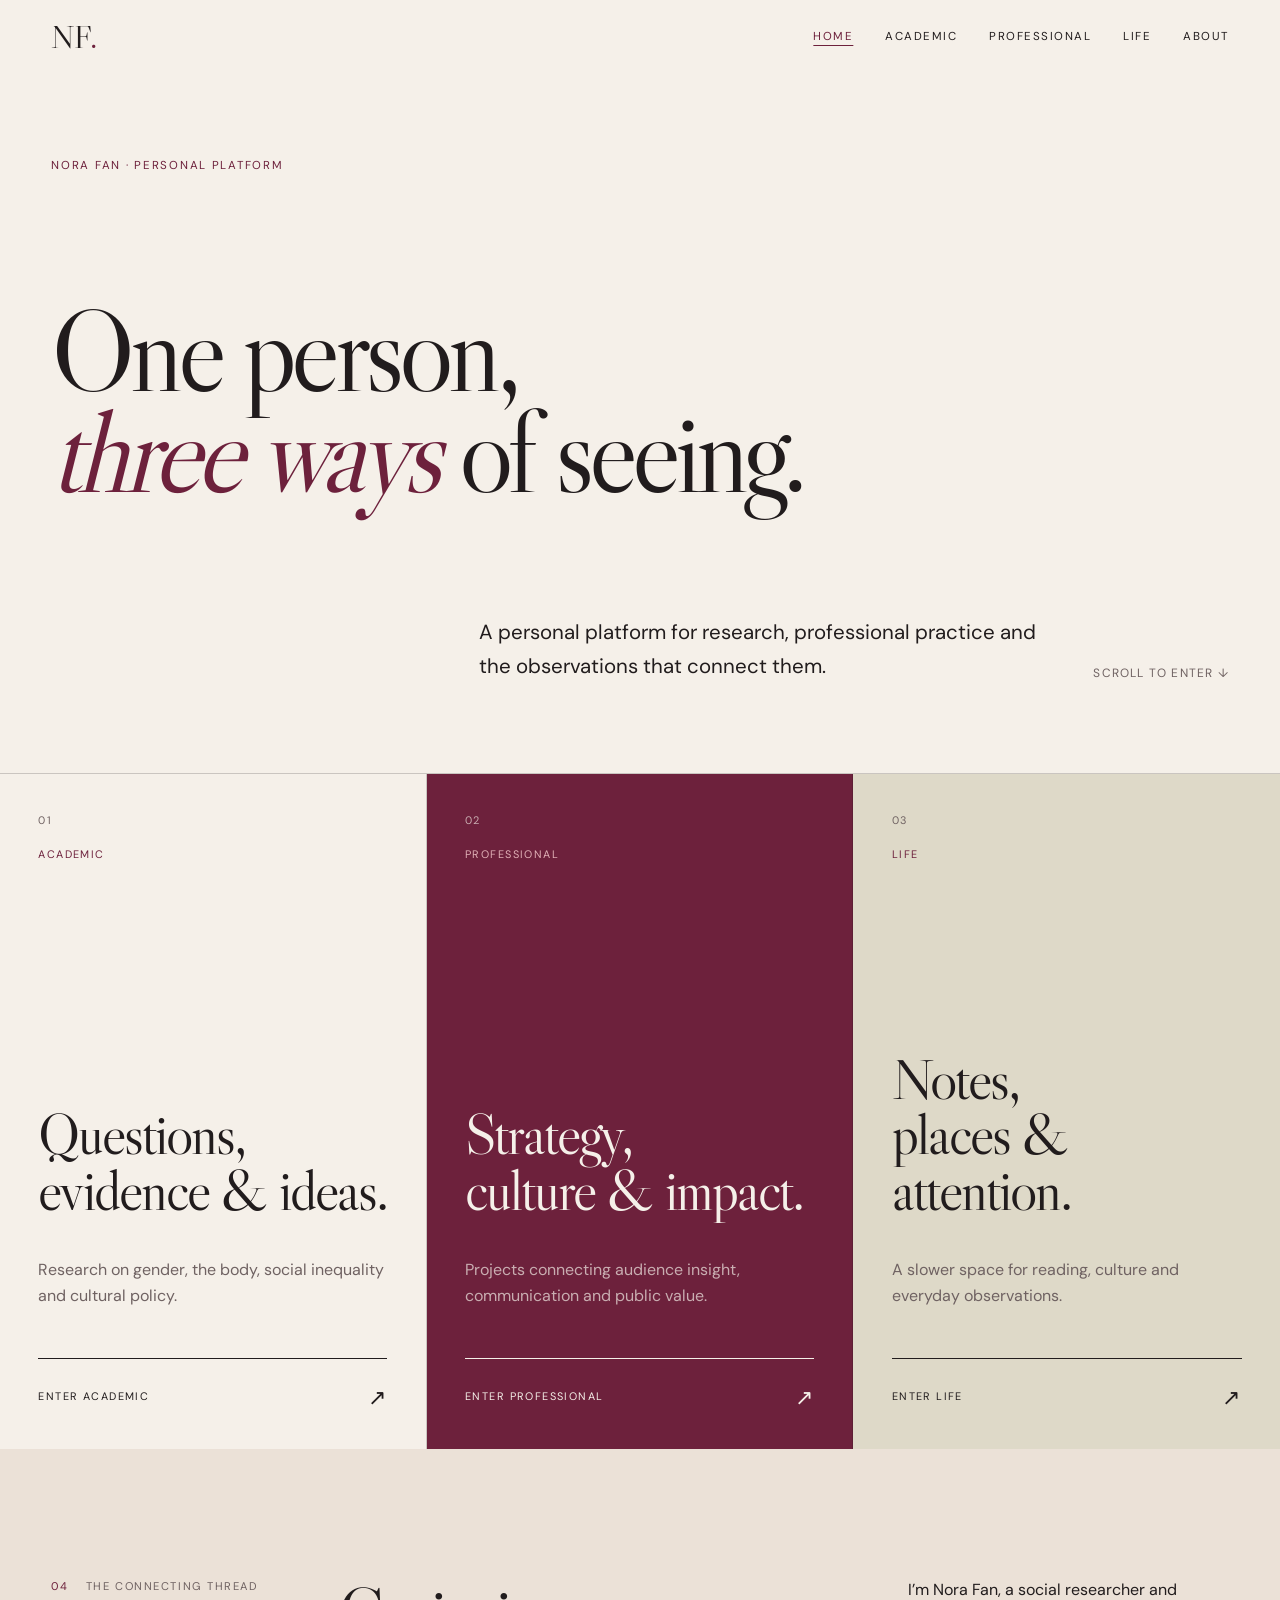
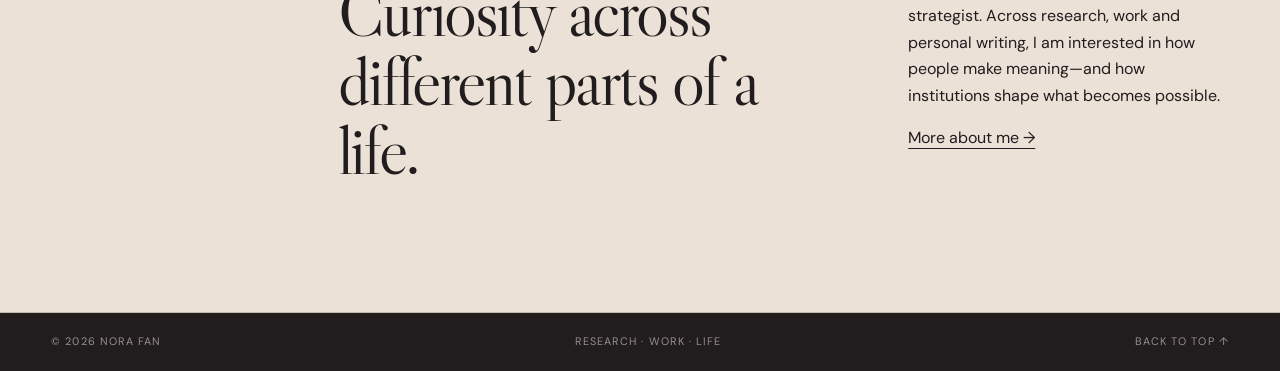
==== commit 97f526a9: "Add files via upload" ====
--- a/index.html
+++ b/index.html
@@ -19,7 +19,7 @@
   </header>
   <main id="main">
     <section class="platform-hero" id="top">
-      <p class="hero-kicker reveal">Nora Fan · Melbourne</p>
+      <p class="hero-kicker reveal">Nora Fan · Personal platform</p>
       <h1 class="reveal">One person,<br><em>three ways</em> of seeing.</h1>
       <div class="platform-intro reveal"><p>A personal platform for research, professional practice and the observations that connect them.</p><span>Scroll to enter ↓</span></div>
     </section>
@@ -39,7 +39,7 @@
     </section>
     <section class="home-about section">
       <div class="section-label reveal"><span>04</span> The connecting thread</div>
-      <div class="section-content about-grid"><h2 class="display-title reveal">Curiosity across different parts of a life.</h2><div class="body-copy reveal"><p>I’m Nora Fan, a Melbourne-based social researcher and strategist. Across research, work and personal writing, I am interested in how people make meaning—and how institutions shape what becomes possible.</p><a class="text-link" href="about.html">More about me →</a></div></div>
+      <div class="section-content about-grid"><h2 class="display-title reveal">Curiosity across different parts of a life.</h2><div class="body-copy reveal"><p>I’m Nora Fan, a social researcher and strategist. Across research, work and personal writing, I am interested in how people make meaning—and how institutions shape what becomes possible.</p><a class="text-link" href="about.html">More about me →</a></div></div>
     </section>
   </main>
   <footer class="site-footer"><span>© <span data-year></span> Nora Fan</span><span>Research · Work · Life</span><a href="#top">Back to top ↑</a></footer>
--- a/style.css
+++ b/style.css
@@ -198,6 +198,8 @@
 .contact-main { margin-top: clamp(4rem, 10vw, 9rem); }
 .contact h2 { margin: 1.5rem 0 clamp(3rem, 7vw, 6rem); font: clamp(4rem, 9vw, 10rem)/.88 var(--serif); letter-spacing: -.04em; }
 .contact-links { display: flex; flex-wrap: wrap; gap: 1rem 3rem; padding-top: 1.5rem; border-top: 1px solid rgba(245,240,233,.25); color: rgba(245,240,233,.72); font-size: .78rem; text-transform: uppercase; letter-spacing: .1em; }
+.contact-links a { text-decoration: none; border-bottom: 1px solid transparent; }
+.contact-links a:hover, .contact-links a:focus-visible { color: var(--paper); border-color: currentColor; }
 .site-footer { padding: 1.25rem var(--gutter); background: var(--ink); color: rgba(245,240,233,.55); display: flex; justify-content: space-between; gap: 1rem; font-size: .68rem; letter-spacing: .1em; text-transform: uppercase; }
 .site-footer a { text-decoration: none; }
 
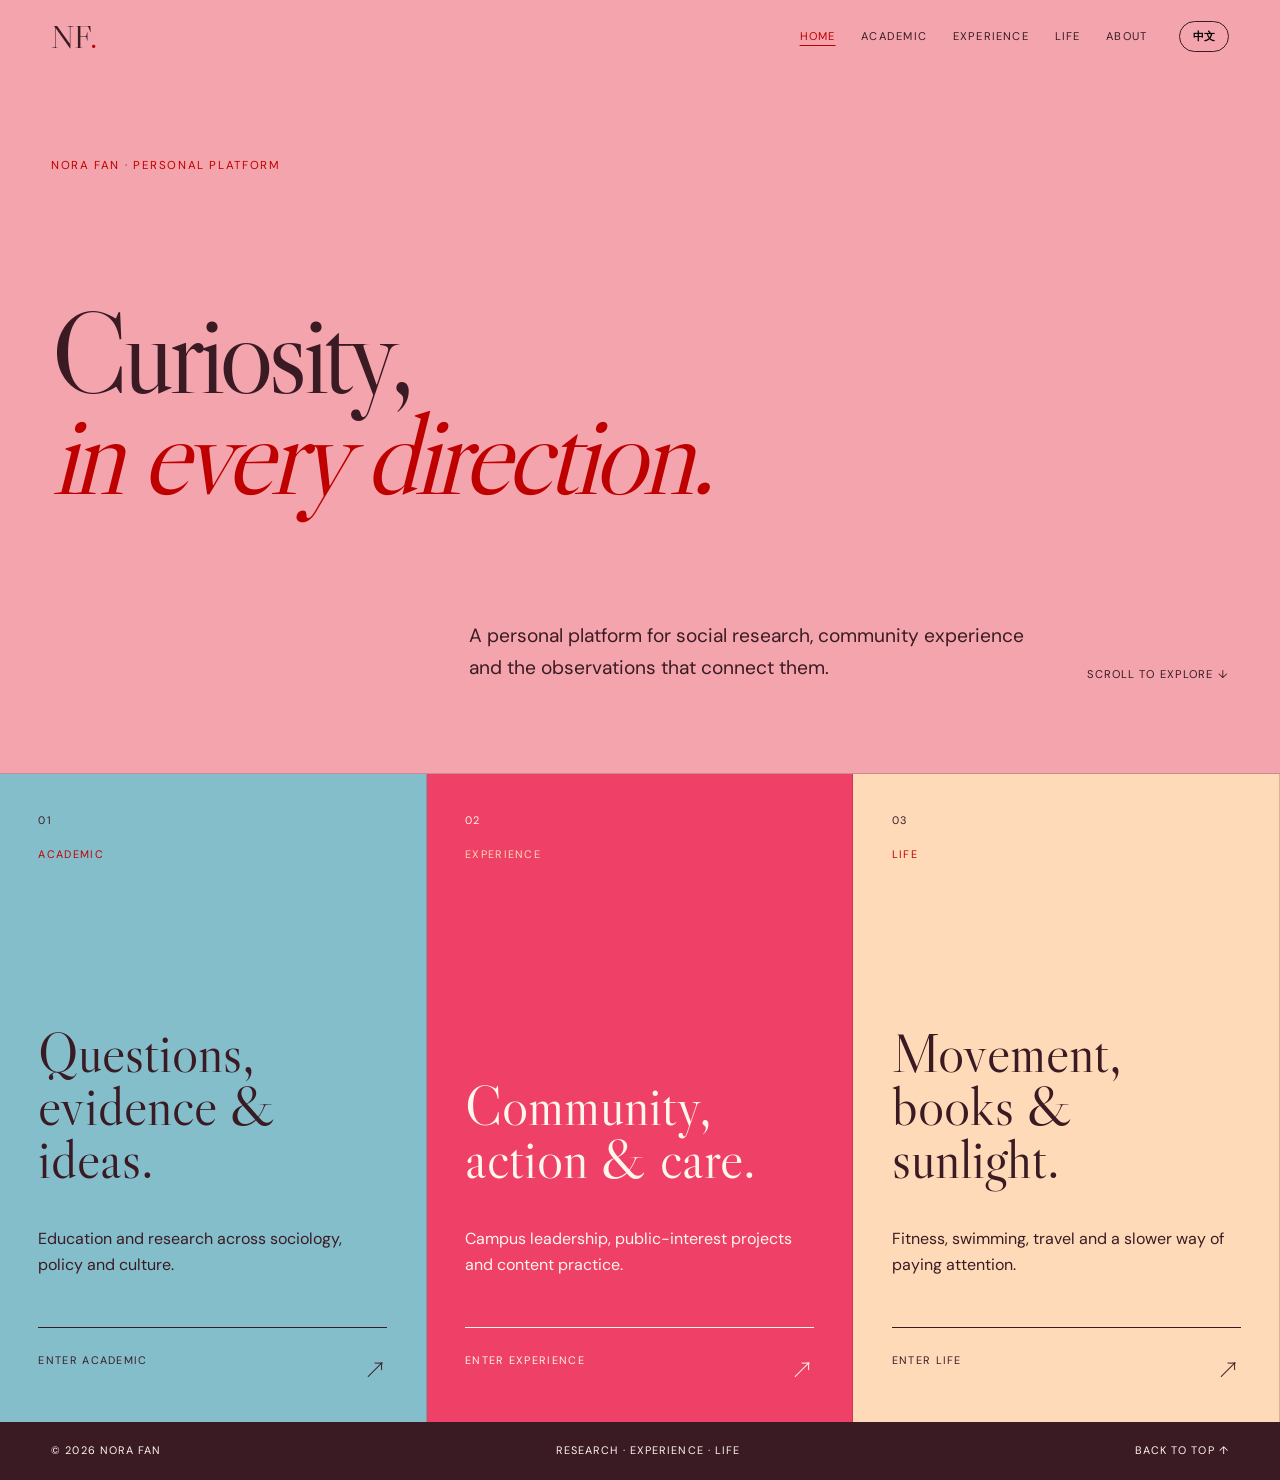
==== commit b313ef3c: "Add files via upload" ====
--- a/index.html
+++ b/index.html
@@ -1,46 +1,6 @@
-<!doctype html>
-<html lang="en">
-<head>
-  <meta charset="UTF-8"><meta name="viewport" content="width=device-width, initial-scale=1.0">
-  <meta name="description" content="Nora Fan — a personal platform for research, professional practice and life notes.">
-  <meta name="theme-color" content="#f5f0e9"><title>Nora Fan — Research, Work & Life</title>
-  <link rel="preconnect" href="https://fonts.googleapis.com"><link rel="preconnect" href="https://fonts.gstatic.com" crossorigin>
-  <link href="https://fonts.googleapis.com/css2?family=DM+Sans:wght@400;500;600&amp;family=Libre+Caslon+Display&amp;display=swap" rel="stylesheet">
-  <link rel="stylesheet" href="style.css"><script src="script.js" defer></script>
-</head>
-<body class="page-home">
-  <a class="skip-link" href="#main">Skip to content</a>
-  <header class="site-header" data-header>
-    <a class="wordmark" href="index.html" aria-label="Nora Fan, home">NF<span>.</span></a>
-    <button class="menu-toggle" type="button" aria-expanded="false" aria-controls="site-nav"><span class="sr-only">Open navigation</span><span></span><span></span></button>
-    <nav id="site-nav" class="site-nav" aria-label="Primary navigation">
-      <a href="index.html" aria-current="page">Home</a><a href="academic.html">Academic</a><a href="professional.html">Professional</a><a href="life.html">Life</a><a href="about.html">About</a>
-    </nav>
-  </header>
-  <main id="main">
-    <section class="platform-hero" id="top">
-      <p class="hero-kicker reveal">Nora Fan · Personal platform</p>
-      <h1 class="reveal">One person,<br><em>three ways</em> of seeing.</h1>
-      <div class="platform-intro reveal"><p>A personal platform for research, professional practice and the observations that connect them.</p><span>Scroll to enter ↓</span></div>
-    </section>
-    <section class="worlds" aria-label="Explore Nora Fan's platform">
-      <a class="world-card world-academic reveal" href="academic.html">
-        <span class="world-number">01</span><span class="world-label">Academic</span>
-        <h2>Questions,<br>evidence &amp; ideas.</h2><p>Research on gender, the body, social inequality and cultural policy.</p><span class="world-enter">Enter Academic <b aria-hidden="true">↗</b></span>
-      </a>
-      <a class="world-card world-professional reveal" href="professional.html">
-        <span class="world-number">02</span><span class="world-label">Professional</span>
-        <h2>Strategy,<br>culture &amp; impact.</h2><p>Projects connecting audience insight, communication and public value.</p><span class="world-enter">Enter Professional <b aria-hidden="true">↗</b></span>
-      </a>
-      <a class="world-card world-life reveal" href="life.html">
-        <span class="world-number">03</span><span class="world-label">Life</span>
-        <h2>Notes,<br>places &amp; attention.</h2><p>A slower space for reading, culture and everyday observations.</p><span class="world-enter">Enter Life <b aria-hidden="true">↗</b></span>
-      </a>
-    </section>
-    <section class="home-about section">
-      <div class="section-label reveal"><span>04</span> The connecting thread</div>
-      <div class="section-content about-grid"><h2 class="display-title reveal">Curiosity across different parts of a life.</h2><div class="body-copy reveal"><p>I’m Nora Fan, a social researcher and strategist. Across research, work and personal writing, I am interested in how people make meaning—and how institutions shape what becomes possible.</p><a class="text-link" href="about.html">More about me →</a></div></div>
-    </section>
-  </main>
-  <footer class="site-footer"><span>© <span data-year></span> Nora Fan</span><span>Research · Work · Life</span><a href="#top">Back to top ↑</a></footer>
-</body></html>
+<!doctype html><html lang="en"><head><meta charset="UTF-8"><meta name="viewport" content="width=device-width,initial-scale=1"><meta name="description" content="Nora Fan — research, experience and life."><meta name="theme-color" content="#F3A4AC"><title>Nora Fan — Personal Platform</title><link rel="preconnect" href="https://fonts.googleapis.com"><link rel="preconnect" href="https://fonts.gstatic.com" crossorigin><link href="https://fonts.googleapis.com/css2?family=DM+Sans:wght@400;500;600&amp;family=Libre+Caslon+Display&amp;family=Noto+Serif+SC:wght@500;700&amp;display=swap" rel="stylesheet"><link rel="stylesheet" href="style.css"><script src="script.js" defer></script></head>
+<body class="page-home"><a class="skip-link" href="#main">Skip to content</a>
+<header class="site-header" data-header><a class="wordmark" href="index.html">NF<span>.</span></a><button class="menu-toggle" aria-expanded="false" aria-controls="site-nav"><span class="sr-only">Menu</span><span></span><span></span></button><nav id="site-nav" class="site-nav"><a href="index.html" aria-current="page"><span class="lang-en">Home</span><span class="lang-zh">首页</span></a><a href="academic.html"><span class="lang-en">Academic</span><span class="lang-zh">学术</span></a><a href="experience.html"><span class="lang-en">Experience</span><span class="lang-zh">经历</span></a><a href="life.html"><span class="lang-en">Life</span><span class="lang-zh">生活</span></a><a href="about.html"><span class="lang-en">About</span><span class="lang-zh">关于</span></a></nav><button class="language-toggle" type="button" data-language-toggle aria-label="Switch language"><span data-language-label>中文</span></button></header>
+<main id="main"><section class="platform-hero" id="top"><p class="hero-kicker reveal">Nora Fan · Personal platform</p><h1 class="reveal"><span class="lang-en">Curiosity,<br><em>in every direction.</em></span><span class="lang-zh">好奇心，<br><em>通向每一个方向。</em></span></h1><div class="platform-intro reveal"><p><span class="lang-en">A personal platform for social research, community experience and the observations that connect them.</span><span class="lang-zh">一个关于社会研究、校园实践与日常观察的个人平台。</span></p><span><span class="lang-en">Scroll to explore ↓</span><span class="lang-zh">向下探索 ↓</span></span></div></section>
+<section class="worlds"><a class="world-card world-academic reveal" href="academic.html"><span class="world-number">01</span><span class="world-label"><span class="lang-en">Academic</span><span class="lang-zh">学术</span></span><h2><span class="lang-en">Questions,<br>evidence &amp; ideas.</span><span class="lang-zh">问题、证据<br>与思想。</span></h2><p><span class="lang-en">Education and research across sociology, policy and culture.</span><span class="lang-zh">社会学、政策与文化领域的教育和研究。</span></p><span class="world-enter"><span class="lang-en">Enter Academic</span><span class="lang-zh">进入学术</span><b>↗</b></span></a><a class="world-card world-experience reveal" href="experience.html"><span class="world-number">02</span><span class="world-label"><span class="lang-en">Experience</span><span class="lang-zh">经历</span></span><h2><span class="lang-en">Community,<br>action &amp; care.</span><span class="lang-zh">社群、行动<br>与关怀。</span></h2><p><span class="lang-en">Campus leadership, public-interest projects and content practice.</span><span class="lang-zh">校园领导力、公益项目与内容实践。</span></p><span class="world-enter"><span class="lang-en">Enter Experience</span><span class="lang-zh">进入经历</span><b>↗</b></span></a><a class="world-card world-life reveal" href="life.html"><span class="world-number">03</span><span class="world-label"><span class="lang-en">Life</span><span class="lang-zh">生活</span></span><h2><span class="lang-en">Movement,<br>books &amp; sunlight.</span><span class="lang-zh">运动、阅读<br>与阳光。</span></h2><p><span class="lang-en">Fitness, swimming, travel and a slower way of paying attention.</span><span class="lang-zh">健身、游泳、旅行，以及认真感受生活。</span></p><span class="world-enter"><span class="lang-en">Enter Life</span><span class="lang-zh">进入生活</span><b>↗</b></span></a></section></main>
+<footer class="site-footer"><span>© <span data-year></span> Nora Fan</span><span>Research · Experience · Life</span><a href="#top"><span class="lang-en">Back to top ↑</span><span class="lang-zh">返回顶部 ↑</span></a></footer></body></html>
--- a/style.css
+++ b/style.css
@@ -1,248 +1 @@
-:root {
-  --paper: #f5f0e9;
-  --paper-deep: #ebe1d7;
-  --ink: #211c1d;
-  --muted: #6f6262;
-  --burgundy: #6d213c;
-  --rose: #bc7d86;
-  --line: rgba(33, 28, 29, 0.2);
-  --serif: "Libre Caslon Display", Georgia, serif;
-  --sans: "DM Sans", Arial, sans-serif;
-  --gutter: clamp(1.25rem, 4vw, 4.5rem);
-}
-
-* { box-sizing: border-box; }
-html { scroll-behavior: smooth; }
-body {
-  margin: 0;
-  background: var(--paper);
-  color: var(--ink);
-  font-family: var(--sans);
-  font-size: 16px;
-  line-height: 1.65;
-  text-rendering: optimizeLegibility;
-}
-body::before {
-  content: "";
-  position: fixed;
-  inset: 0;
-  pointer-events: none;
-  opacity: 0.22;
-  background-image: radial-gradient(rgba(33, 28, 29, .14) .45px, transparent .45px);
-  background-size: 4px 4px;
-  z-index: 10;
-}
-a { color: inherit; }
-.sr-only { position: absolute; width: 1px; height: 1px; padding: 0; margin: -1px; overflow: hidden; clip: rect(0,0,0,0); white-space: nowrap; border: 0; }
-.skip-link { position: fixed; left: 1rem; top: -5rem; z-index: 100; background: var(--ink); color: var(--paper); padding: .7rem 1rem; }
-.skip-link:focus { top: 1rem; }
-
-.site-header {
-  position: fixed;
-  top: 0;
-  z-index: 20;
-  width: 100%;
-  min-height: 74px;
-  padding: 0 var(--gutter);
-  display: flex;
-  align-items: center;
-  justify-content: space-between;
-  border-bottom: 1px solid transparent;
-  transition: background .25s ease, border-color .25s ease;
-}
-.site-header.is-scrolled { background: rgba(245,240,233,.9); backdrop-filter: blur(12px); border-color: var(--line); }
-.wordmark { font: 2rem/1 var(--serif); text-decoration: none; }
-.wordmark span { color: var(--burgundy); }
-.site-nav { display: flex; gap: clamp(1rem, 2.5vw, 2.5rem); }
-.site-nav a { font-size: .72rem; letter-spacing: .13em; text-decoration: none; text-transform: uppercase; }
-.site-nav a:hover, .site-nav a:focus-visible { color: var(--burgundy); }
-.site-nav a[aria-current="page"] { color: var(--burgundy); text-decoration: underline; text-underline-offset: .45em; }
-.menu-toggle { display: none; border: 0; background: transparent; padding: .5rem; }
-.menu-toggle > span:not(.sr-only) { display: block; width: 24px; height: 1px; margin: 6px 0; background: var(--ink); }
-
-.hero {
-  min-height: 100svh;
-  position: relative;
-  padding: clamp(8rem, 16vh, 11rem) var(--gutter) 3rem;
-  display: flex;
-  flex-direction: column;
-  justify-content: space-between;
-  border-bottom: 1px solid var(--line);
-}
-.hero-kicker, .eyebrow { color: var(--burgundy); font-size: .72rem; letter-spacing: .15em; text-transform: uppercase; }
-.hero h1 { max-width: 1200px; margin: 3rem 0; font: clamp(3.6rem, 8.2vw, 8.8rem)/.9 var(--serif); letter-spacing: -.045em; }
-.hero h1 em, .contact h2 em { color: var(--burgundy); font-weight: 400; }
-.hero-footer { display: flex; align-items: end; justify-content: space-between; gap: 2rem; width: 78%; }
-.hero-footer p { max-width: 520px; margin: 0; font-size: clamp(1rem, 1.4vw, 1.25rem); }
-.text-link { text-underline-offset: .3em; white-space: nowrap; }
-.hero-index { position: absolute; right: var(--gutter); bottom: 2.8rem; color: var(--muted); font-size: .7rem; letter-spacing: .12em; }
-
-/* Multi-page platform */
-.platform-hero, .page-hero {
-  min-height: 86svh;
-  padding: clamp(8rem, 16vh, 11rem) var(--gutter) clamp(3rem, 7vw, 6rem);
-  display: flex;
-  flex-direction: column;
-  justify-content: space-between;
-  border-bottom: 1px solid var(--line);
-}
-.platform-hero h1, .page-hero h1 {
-  max-width: 1250px;
-  margin: 3rem 0;
-  font: clamp(4rem, 9vw, 10rem)/.88 var(--serif);
-  letter-spacing: -.05em;
-}
-.platform-hero h1 em, .page-hero h1 em, .next-chapter h2 em { color: var(--burgundy); font-weight: 400; }
-.platform-intro { width: min(100%, 750px); margin-left: auto; display: flex; justify-content: space-between; gap: 2rem; align-items: end; }
-.platform-intro p, .page-lede { margin: 0; max-width: 620px; font-size: clamp(1.05rem, 1.6vw, 1.35rem); }
-.platform-intro span { color: var(--muted); white-space: nowrap; font-size: .75rem; text-transform: uppercase; letter-spacing: .1em; }
-.page-lede { margin-left: auto; }
-
-.worlds { display: grid; grid-template-columns: repeat(3, 1fr); }
-.world-card { min-height: 75svh; padding: clamp(1.5rem, 3vw, 3rem); display: flex; flex-direction: column; border-right: 1px solid var(--line); text-decoration: none; transition: transform .3s ease, background .3s ease; }
-.world-card:last-child { border-right: 0; }
-.world-card:hover { transform: translateY(-8px); }
-.world-number, .world-label, .world-enter { font-size: .68rem; letter-spacing: .13em; text-transform: uppercase; }
-.world-number { color: var(--muted); }
-.world-label { margin-top: 1rem; color: var(--burgundy); }
-.world-card h2 { margin: auto 0 1.5rem; font: clamp(2.8rem, 4.5vw, 5rem)/.96 var(--serif); letter-spacing: -.035em; }
-.world-card p { max-width: 390px; color: var(--muted); }
-.world-enter { display: flex; justify-content: space-between; align-items: center; padding-top: 1.5rem; margin-top: 2rem; border-top: 1px solid currentColor; }
-.world-enter b { font: 1.4rem var(--serif); }
-.world-academic { background: var(--paper); }
-.world-professional { background: var(--burgundy); color: var(--paper); }
-.world-professional .world-number, .world-professional p { color: rgba(245,240,233,.68); }
-.world-professional .world-label { color: #e1b1b7; }
-.world-life { background: #ded9c8; }
-.home-about { background: var(--paper-deep); }
-
-.page-professional .page-hero em { color: var(--rose); }
-.page-life { --paper: #e8e4d5; --paper-deep: #ded9c8; --burgundy: #6b513e; --rose: #8b7460; }
-.page-life .site-header.is-scrolled { background: rgba(232,228,213,.92); }
-.life-hero { background: var(--paper-deep); }
-.large-copy { max-width: 900px; margin: 0; font: clamp(1.8rem, 3.2vw, 3.4rem)/1.2 var(--serif); }
-.notes-section { display: grid; grid-template-columns: 1.2fr 1fr; }
-.note-placeholder { min-height: 650px; padding: clamp(2rem, 5vw, 5rem); background: #6b513e; color: var(--paper); display: flex; flex-direction: column; }
-.note-placeholder > span, .note-themes span { font-size: .68rem; letter-spacing: .13em; text-transform: uppercase; opacity: .7; }
-.note-placeholder h2 { margin: auto 0 2rem; font: clamp(3.4rem, 6vw, 7rem)/.92 var(--serif); }
-.note-placeholder p { opacity: .7; }
-.note-themes { background: var(--paper-deep); padding: clamp(2rem, 5vw, 5rem); }
-.note-themes article { padding: 2rem 0; border-top: 1px solid var(--line); }
-.note-themes article:last-child { border-bottom: 1px solid var(--line); }
-.note-themes h3 { margin: .5rem 0; font: clamp(2rem, 3vw, 3.5rem) var(--serif); }
-.note-themes p { margin: 0; color: var(--muted); }
-
-.principles { background: var(--paper-deep); }
-.principle-grid { display: grid; grid-template-columns: repeat(3, 1fr); border-top: 1px solid var(--line); border-left: 1px solid var(--line); }
-.principle-grid article { min-height: 320px; padding: clamp(1.5rem, 3vw, 3rem); border-right: 1px solid var(--line); border-bottom: 1px solid var(--line); }
-.principle-grid span { color: var(--rose); font: 1.4rem var(--serif); }
-.principle-grid h3 { margin: 5rem 0 1rem; font: clamp(2rem, 3vw, 3.4rem)/1 var(--serif); }
-.principle-grid p { color: var(--muted); }
-.next-chapter { padding: clamp(5rem, 10vw, 10rem) var(--gutter); background: var(--ink); color: var(--paper); }
-.next-chapter h2 { margin: 1.5rem 0 3rem; font: clamp(3.5rem, 7vw, 8rem)/.92 var(--serif); }
-.button-light { border-color: var(--paper); }
-.button-light:hover { background: var(--paper); color: var(--ink); }
-
-.section { display: grid; grid-template-columns: minmax(150px, 1fr) minmax(0, 4fr); gap: clamp(2rem, 5vw, 7rem); padding: clamp(5rem, 10vw, 10rem) var(--gutter); border-bottom: 1px solid var(--line); }
-.section-label { color: var(--muted); font-size: .7rem; letter-spacing: .14em; text-transform: uppercase; }
-.section-label span { display: inline-block; color: var(--burgundy); margin-right: .8rem; }
-.section-content { min-width: 0; }
-.display-title { max-width: 1000px; margin: 0 0 clamp(3rem, 6vw, 6rem); font: clamp(2.7rem, 5.4vw, 6rem)/1 var(--serif); letter-spacing: -.035em; }
-.about-grid { display: grid; grid-template-columns: 1.5fr 1fr; gap: clamp(3rem, 7vw, 8rem); }
-.about-grid .display-title { margin: 0; }
-.body-copy { max-width: 600px; }
-.body-copy p:first-child { margin-top: 0; }
-.body-copy p + p { margin-top: 1.6rem; }
-
-.interests { background: var(--paper-deep); }
-.interest-list { list-style: none; padding: 0; margin: 0; }
-.interest-list li { display: grid; grid-template-columns: 65px 1.2fr 1fr; align-items: baseline; gap: 2rem; padding: 2rem 0; border-top: 1px solid var(--line); }
-.interest-list li:last-child { border-bottom: 1px solid var(--line); }
-.item-number { color: var(--rose); font: 1.5rem var(--serif); }
-.interest-list h3 { margin: 0; font: clamp(1.8rem, 3vw, 3.5rem)/1.1 var(--serif); }
-.interest-list p { color: var(--muted); margin: 0; max-width: 400px; }
-
-.research-list { border-top: 1px solid var(--line); }
-.research-card { position: relative; padding: clamp(2rem, 5vw, 4.5rem) 0; border-bottom: 1px solid var(--line); }
-.research-meta, .project-top { display: flex; justify-content: space-between; gap: 1rem; color: var(--burgundy); font-size: .68rem; letter-spacing: .12em; text-transform: uppercase; }
-.research-card h3 { max-width: 900px; margin: 1.5rem 0; font: clamp(2rem, 4.2vw, 4.5rem)/1.02 var(--serif); letter-spacing: -.025em; }
-.research-card p { max-width: 650px; margin: 0 0 0 auto; color: var(--muted); }
-
-.projects { background: var(--burgundy); color: var(--paper); }
-.projects .section-label, .projects .content-note { color: rgba(245,240,233,.68); }
-.projects .section-label span, .projects .project-top { color: #dfadb3; }
-.project-grid { display: grid; grid-template-columns: repeat(2, 1fr); border-top: 1px solid rgba(245,240,233,.25); border-left: 1px solid rgba(245,240,233,.25); }
-.project-card { min-height: 320px; padding: clamp(1.5rem, 3vw, 3rem); display: flex; flex-direction: column; justify-content: space-between; border-right: 1px solid rgba(245,240,233,.25); border-bottom: 1px solid rgba(245,240,233,.25); transition: background .25s ease, color .25s ease; }
-.project-card:hover { background: var(--paper); color: var(--ink); }
-.project-card h3 { margin: auto 0 1.5rem; font: clamp(2rem, 3.5vw, 4rem)/1 var(--serif); }
-.project-card p { margin: 0; max-width: 460px; color: inherit; opacity: .75; }
-.content-note { margin: 1.5rem 0 0; font-size: .78rem; }
-
-.experience-grid { display: grid; grid-template-columns: 1.2fr 1fr; gap: clamp(3rem, 7vw, 8rem); }
-.experience-grid .display-title { margin-bottom: 0; }
-.skills > div { padding: 1.25rem 0; border-top: 1px solid var(--line); }
-.skills > div:last-child { border-bottom: 1px solid var(--line); }
-.skills h3 { margin: 0 0 .5rem; color: var(--burgundy); font: 1.6rem var(--serif); }
-.skills p { margin: 0; color: var(--muted); }
-
-.cv-section { background: var(--paper-deep); }
-.cv-layout { display: grid; grid-template-columns: 1fr auto; align-items: center; gap: 2rem; }
-.cv-layout h2 { margin: 0; max-width: 850px; font: clamp(2.5rem, 4.8vw, 5.5rem)/1 var(--serif); }
-.button { display: inline-flex; gap: 2rem; align-items: center; padding: 1rem 1.25rem; border: 1px solid var(--ink); text-decoration: none; text-transform: uppercase; letter-spacing: .12em; font-size: .68rem; }
-.button:not(.is-disabled):hover { background: var(--ink); color: var(--paper); }
-.is-disabled { opacity: .45; cursor: not-allowed; }
-.cv-note { grid-column: 2; margin: -1rem 0 0; color: var(--muted); font-size: .72rem; }
-
-.contact { min-height: 80svh; padding: clamp(5rem, 10vw, 9rem) var(--gutter); background: var(--ink); color: var(--paper); }
-.contact .section-label { color: rgba(245,240,233,.55); }
-.contact-main { margin-top: clamp(4rem, 10vw, 9rem); }
-.contact h2 { margin: 1.5rem 0 clamp(3rem, 7vw, 6rem); font: clamp(4rem, 9vw, 10rem)/.88 var(--serif); letter-spacing: -.04em; }
-.contact-links { display: flex; flex-wrap: wrap; gap: 1rem 3rem; padding-top: 1.5rem; border-top: 1px solid rgba(245,240,233,.25); color: rgba(245,240,233,.72); font-size: .78rem; text-transform: uppercase; letter-spacing: .1em; }
-.contact-links a { text-decoration: none; border-bottom: 1px solid transparent; }
-.contact-links a:hover, .contact-links a:focus-visible { color: var(--paper); border-color: currentColor; }
-.site-footer { padding: 1.25rem var(--gutter); background: var(--ink); color: rgba(245,240,233,.55); display: flex; justify-content: space-between; gap: 1rem; font-size: .68rem; letter-spacing: .1em; text-transform: uppercase; }
-.site-footer a { text-decoration: none; }
-
-.reveal { opacity: 0; transform: translateY(18px); transition: opacity .7s ease, transform .7s ease; }
-.reveal.is-visible { opacity: 1; transform: none; }
-
-@media (max-width: 820px) {
-  .menu-toggle { display: block; z-index: 2; }
-  .site-nav { position: fixed; inset: 0; padding: 8rem var(--gutter) 3rem; background: var(--paper); flex-direction: column; gap: 1.6rem; transform: translateY(-105%); transition: transform .3s ease; }
-  .site-nav a { font: 2.5rem var(--serif); text-transform: none; letter-spacing: 0; }
-  .site-header.menu-open .site-nav { transform: none; }
-  .site-header.menu-open .menu-toggle span:nth-child(2) { transform: translateY(3.5px) rotate(45deg); }
-  .site-header.menu-open .menu-toggle span:nth-child(3) { transform: translateY(-3.5px) rotate(-45deg); }
-  .hero h1 { font-size: clamp(3.4rem, 14vw, 6.5rem); }
-  .hero-footer { width: 100%; align-items: start; flex-direction: column; }
-  .hero-index { display: none; }
-  .section { grid-template-columns: 1fr; }
-  .about-grid, .experience-grid { grid-template-columns: 1fr; }
-  .about-grid .display-title { margin-bottom: 1rem; }
-  .interest-list li { grid-template-columns: 45px 1fr; gap: 1rem; }
-  .interest-list p { grid-column: 2; }
-  .cv-layout { grid-template-columns: 1fr; }
-  .cv-note { grid-column: 1; margin-top: -1rem; }
-  .worlds { grid-template-columns: 1fr; }
-  .world-card { min-height: 580px; border-right: 0; border-bottom: 1px solid var(--line); }
-  .platform-intro { margin-left: 0; align-items: start; flex-direction: column; }
-  .notes-section { grid-template-columns: 1fr; }
-  .principle-grid { grid-template-columns: 1fr; }
-}
-
-@media (max-width: 560px) {
-  .hero { min-height: 92svh; }
-  .project-grid { grid-template-columns: 1fr; }
-  .project-card { min-height: 280px; }
-  .research-meta { flex-direction: column; }
-  .site-footer { flex-direction: column; }
-  .platform-hero, .page-hero { min-height: 78svh; }
-  .platform-hero h1, .page-hero h1 { font-size: clamp(3.6rem, 16vw, 6rem); }
-  .world-card { min-height: 500px; }
-}
-
-@media (prefers-reduced-motion: reduce) {
-  html { scroll-behavior: auto; }
-  *, *::before, *::after { animation-duration: .01ms !important; transition-duration: .01ms !important; }
-  .reveal { opacity: 1; transform: none; }
-}
+:root{--pink:#F3A4AC;--blue:#84BECA;--red:#EF4067;--peach:#FEDAB8;--deep:#BE0001;--cream:#fff6ed;--ink:#3a1b24;--muted:#76545d;--line:rgba(58,27,36,.2);--serif:"Libre Caslon Display","Noto Serif SC",Georgia,serif;--sans:"DM Sans",Arial,sans-serif;--gutter:clamp(1.2rem,4vw,4.5rem)}*{box-sizing:border-box}html{scroll-behavior:smooth}body{margin:0;background:var(--cream);color:var(--ink);font-family:var(--sans);line-height:1.65;text-rendering:optimizeLegibility}body::before{content:"";position:fixed;inset:0;pointer-events:none;opacity:.12;background-image:radial-gradient(rgba(58,27,36,.2) .45px,transparent .45px);background-size:4px 4px;z-index:10}a{color:inherit}.lang-zh{display:none}html[lang="zh-CN"] .lang-en{display:none}html[lang="zh-CN"] .lang-zh{display:inline}html[lang="zh-CN"] h1,html[lang="zh-CN"] h2,html[lang="zh-CN"] h3{font-family:"Noto Serif SC",var(--serif)}.sr-only{position:absolute;width:1px;height:1px;overflow:hidden;clip:rect(0,0,0,0)}.skip-link{position:fixed;top:-5rem;left:1rem;z-index:100;background:var(--ink);color:white;padding:.7rem 1rem}.skip-link:focus{top:1rem}.site-header{position:fixed;top:0;z-index:20;width:100%;min-height:74px;padding:0 var(--gutter);display:flex;align-items:center;gap:2rem;border-bottom:1px solid transparent;transition:.25s}.site-header.is-scrolled{background:rgba(255,246,237,.92);backdrop-filter:blur(12px);border-color:var(--line)}.wordmark{font:2rem/1 var(--serif);text-decoration:none}.wordmark span{color:var(--deep)}.site-nav{display:flex;gap:clamp(.8rem,2vw,2rem);margin-left:auto}.site-nav a{font-size:.7rem;letter-spacing:.11em;text-decoration:none;text-transform:uppercase}.site-nav a:hover,.site-nav a[aria-current="page"]{color:var(--deep);text-decoration:underline;text-underline-offset:.45em}.language-toggle{border:1px solid var(--ink);border-radius:2rem;background:transparent;padding:.45rem .8rem;font:600 .68rem var(--sans);cursor:pointer}.language-toggle:hover{background:var(--ink);color:var(--cream)}.menu-toggle{display:none;border:0;background:none}.menu-toggle>span:not(.sr-only){display:block;width:24px;height:1px;margin:6px 0;background:var(--ink)}.platform-hero,.page-hero{min-height:86svh;padding:clamp(8rem,16vh,11rem) var(--gutter) clamp(3rem,7vw,6rem);display:flex;flex-direction:column;justify-content:space-between;border-bottom:1px solid var(--line)}.platform-hero{background:var(--pink)}.hero-kicker,.eyebrow{color:var(--deep);font-size:.72rem;letter-spacing:.14em;text-transform:uppercase}.platform-hero h1,.page-hero h1{max-width:1250px;margin:3rem 0;font:clamp(4rem,9vw,10rem)/.88 var(--serif);letter-spacing:-.05em}.platform-hero h1 em,.page-hero h1 em,.contact h2 em{color:var(--deep);font-weight:400}.platform-intro{width:min(100%,760px);margin-left:auto;display:flex;justify-content:space-between;gap:2rem;align-items:end}.platform-intro p,.page-lede{max-width:620px;margin:0;font-size:clamp(1rem,1.5vw,1.3rem)}.platform-intro>span{font-size:.7rem;text-transform:uppercase;letter-spacing:.1em;white-space:nowrap}.page-lede{margin-left:auto}.worlds{display:grid;grid-template-columns:repeat(3,1fr)}.world-card{min-height:72svh;padding:clamp(1.5rem,3vw,3rem);display:flex;flex-direction:column;text-decoration:none;border-right:1px solid var(--line);transition:transform .3s}.world-card:hover{transform:translateY(-8px)}.world-number,.world-label,.world-enter{font-size:.68rem;letter-spacing:.12em;text-transform:uppercase}.world-label{margin-top:1rem;color:var(--deep)}.world-card h2{margin:auto 0 1.5rem;font:clamp(2.7rem,4.3vw,5rem)/.96 var(--serif)}.world-card p{max-width:390px}.world-enter{display:flex;justify-content:space-between;padding-top:1.5rem;margin-top:2rem;border-top:1px solid}.world-enter b{font:1.4rem var(--serif)}.world-academic{background:var(--blue)}.world-experience{background:var(--red);color:var(--cream)}.world-experience .world-label{color:var(--peach)}.world-life{background:var(--peach)}.page-academic .page-hero{background:var(--blue)}.page-experience .page-hero{background:var(--red);color:var(--cream)}.page-experience .page-hero .hero-kicker,.page-experience .page-hero em{color:var(--peach)}.page-life .page-hero{background:var(--peach)}.section{display:grid;grid-template-columns:minmax(150px,1fr) minmax(0,4fr);gap:clamp(2rem,5vw,7rem);padding:clamp(5rem,10vw,10rem) var(--gutter);border-bottom:1px solid var(--line)}.section-label{color:var(--muted);font-size:.7rem;letter-spacing:.13em;text-transform:uppercase}.section-label>span:first-child{color:var(--deep);margin-right:.7rem}.section-content{min-width:0}.display-title{max-width:1000px;margin:0 0 clamp(3rem,6vw,6rem);font:clamp(2.6rem,5vw,6rem)/1 var(--serif)}.about-grid{display:grid;grid-template-columns:1.5fr 1fr;gap:clamp(3rem,7vw,8rem)}.body-copy{max-width:620px}.education-section{background:var(--peach)}.timeline{border-top:1px solid var(--line)}.timeline-item{display:grid;grid-template-columns:minmax(160px,.7fr) 2fr;gap:2rem;padding:2.5rem 0;border-bottom:1px solid var(--line)}.timeline-item time{color:var(--deep);font-size:.75rem;letter-spacing:.1em}.timeline-item h2{margin:0;font:clamp(2rem,4vw,4.5rem)/1 var(--serif)}.timeline-item p{margin:.8rem 0 0;color:var(--muted)}.interests{background:var(--pink)}.interest-list{list-style:none;margin:0;padding:0}.interest-list li{display:grid;grid-template-columns:65px 1.2fr 1fr;gap:2rem;align-items:baseline;padding:2rem 0;border-top:1px solid var(--line)}.interest-list li:last-child{border-bottom:1px solid var(--line)}.item-number{color:var(--deep);font:1.5rem var(--serif)}.interest-list h3{margin:0;font:clamp(1.8rem,3vw,3.5rem)/1.1 var(--serif)}.interest-list p{margin:0;color:var(--muted)}.research-list{border-top:1px solid var(--line)}.research-card{padding:clamp(2rem,5vw,4.5rem) 0;border-bottom:1px solid var(--line)}.research-meta{display:flex;justify-content:space-between;color:var(--deep);font-size:.68rem;letter-spacing:.1em;text-transform:uppercase}.research-card h3{max-width:920px;margin:1.5rem 0;font:clamp(2rem,4vw,4.5rem)/1 var(--serif)}.research-card p{max-width:650px;margin-left:auto;color:var(--muted)}.project-stories{padding:clamp(4rem,8vw,8rem) var(--gutter);background:var(--cream)}.story-card{display:grid;grid-template-columns:1fr 1.1fr;min-height:480px;margin-bottom:2rem}.story-visual{padding:2rem;display:flex;flex-direction:column;justify-content:space-between}.story-visual span{font-size:.68rem;letter-spacing:.12em}.story-visual strong{font:clamp(3rem,6vw,7rem)/.85 var(--serif)}.story-copy{padding:clamp(2rem,5vw,5rem);display:flex;flex-direction:column;justify-content:center;background:white}.story-copy h2{margin:1rem 0 2rem;font:clamp(2.5rem,4.5vw,5.5rem)/1 var(--serif)}.story-copy p:last-child{max-width:650px}.story-blue .story-visual{background:var(--blue)}.story-peach .story-visual{background:var(--peach)}.interest-wall{display:grid;grid-template-columns:repeat(3,1fr)}.hobby{min-height:330px;padding:2rem;display:flex;flex-direction:column;justify-content:space-between;border-right:1px solid var(--line);border-bottom:1px solid var(--line)}.hobby span{font-size:.7rem}.hobby h2{margin:0;font:clamp(2.5rem,4vw,4.5rem)/1 var(--serif)}.hobby-pink{background:var(--pink)}.hobby-blue{background:var(--blue)}.hobby-red{background:var(--red);color:white}.hobby-peach{background:var(--peach)}.hobby-deep{background:var(--deep);color:white}.hobby-sun{background:#ffd45e}.about-portrait{min-height:100svh;padding:7rem var(--gutter) 4rem;display:grid;grid-template-columns:1.1fr 1fr;gap:clamp(2rem,6vw,7rem);align-items:center;background:var(--pink)}.portrait-frame{height:min(75vh,760px);overflow:hidden;border:1px solid var(--ink);box-shadow:18px 18px 0 var(--blue)}.portrait-frame img{width:100%;height:100%;object-fit:cover}.portrait-copy h1{margin:2rem 0;font:clamp(5rem,11vw,12rem)/.75 var(--serif)}.portrait-copy h1 em{color:var(--deep);font-weight:400}.portrait-copy>p:last-child{max-width:470px;font-size:1.15rem}.bio-section{background:var(--peach)}.facts>div{display:grid;grid-template-columns:1fr 2fr;gap:2rem;padding:1.5rem 0;border-top:1px solid var(--line)}.facts>div:last-child{border-bottom:1px solid var(--line)}.facts span{color:var(--muted)}.facts strong{font-weight:500}.bio-copy{max-width:800px;margin:4rem 0 0 auto;font:clamp(1.5rem,2.5vw,2.5rem)/1.3 var(--serif)}.contact{min-height:80svh;padding:clamp(5rem,10vw,9rem) var(--gutter);background:var(--deep);color:var(--cream)}.contact .section-label,.contact .eyebrow{color:var(--peach)}.contact-main{margin-top:clamp(4rem,10vw,9rem)}.contact h2{margin:1.5rem 0 5rem;font:clamp(4rem,9vw,10rem)/.88 var(--serif)}.contact h2 em{color:var(--pink)}.contact-links{display:flex;flex-wrap:wrap;gap:1rem 3rem;padding-top:1.5rem;border-top:1px solid rgba(255,255,255,.4);text-transform:uppercase;font-size:.75rem;letter-spacing:.1em}.contact-links a{text-decoration:none}.site-footer{padding:1.25rem var(--gutter);display:flex;justify-content:space-between;gap:1rem;background:var(--ink);color:var(--cream);font-size:.68rem;letter-spacing:.1em;text-transform:uppercase}.site-footer a{text-decoration:none}.content-note{color:var(--deep);font-size:.8rem}.reveal{opacity:0;transform:translateY(18px);transition:opacity .7s,transform .7s}.reveal.is-visible{opacity:1;transform:none}@media(max-width:820px){.menu-toggle{display:block;z-index:2;margin-left:auto}.site-nav{position:fixed;inset:0;padding:8rem var(--gutter);background:var(--cream);flex-direction:column;gap:1.5rem;transform:translateY(-105%);transition:.3s}.site-nav a{font:2.2rem var(--serif);text-transform:none}.site-header.menu-open .site-nav{transform:none}.language-toggle{z-index:2}.worlds,.interest-wall{grid-template-columns:1fr}.world-card{min-height:520px}.section{grid-template-columns:1fr}.about-grid{grid-template-columns:1fr}.interest-list li{grid-template-columns:45px 1fr}.interest-list p{grid-column:2}.story-card{grid-template-columns:1fr}.story-visual{min-height:400px}.about-portrait{grid-template-columns:1fr;padding-top:7rem}.portrait-frame{height:65vh}.facts>div{grid-template-columns:1fr}.timeline-item{grid-template-columns:1fr}.platform-intro{margin-left:0;align-items:start;flex-direction:column}}@media(max-width:560px){.platform-hero,.page-hero{min-height:78svh}.platform-hero h1,.page-hero h1{font-size:clamp(3.6rem,16vw,6rem)}.site-footer{flex-direction:column}.language-toggle{padding:.35rem .6rem}.portrait-frame{height:55vh}.research-meta{flex-direction:column;gap:.5rem}}@media(prefers-reduced-motion:reduce){html{scroll-behavior:auto}*,*:before,*:after{transition-duration:.01ms!important}.reveal{opacity:1;transform:none}}
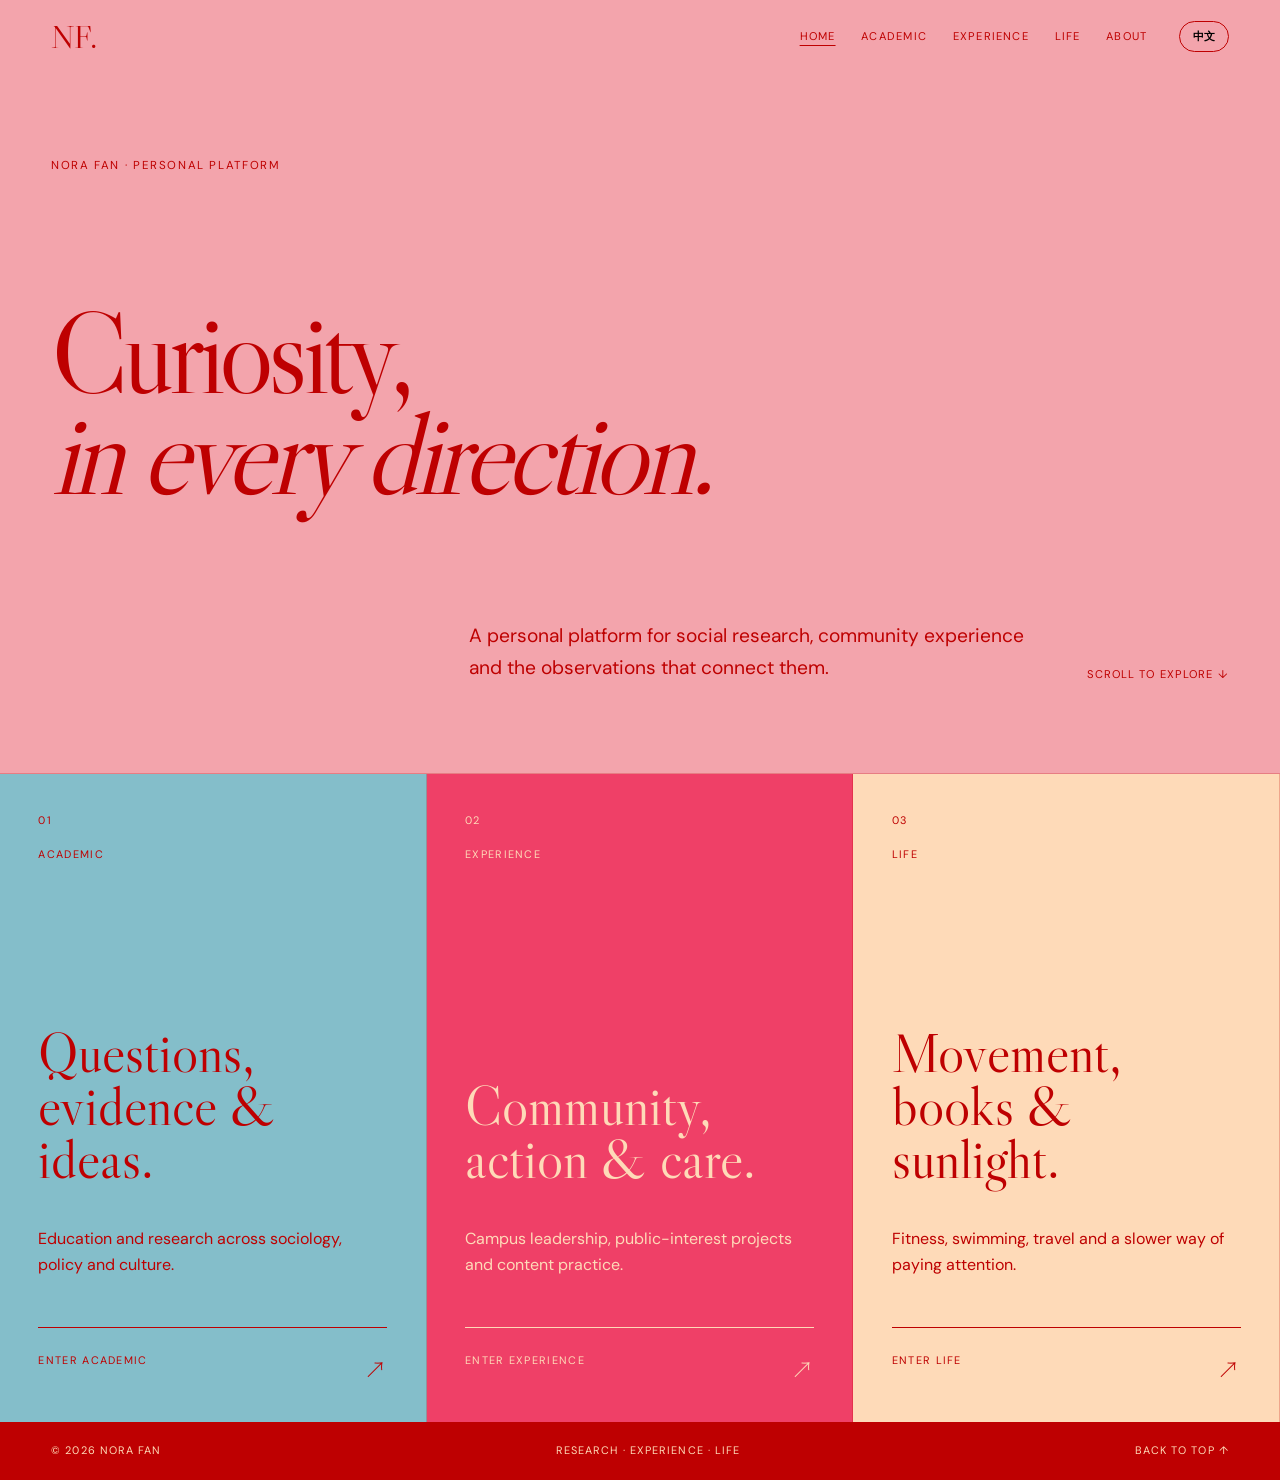
==== commit f0b8ea58: "Add files via upload" ====
--- a/index.html
+++ b/index.html
@@ -1,4 +1,4 @@
-<!doctype html><html lang="en"><head><meta charset="UTF-8"><meta name="viewport" content="width=device-width,initial-scale=1"><meta name="description" content="Nora Fan — research, experience and life."><meta name="theme-color" content="#F3A4AC"><title>Nora Fan — Personal Platform</title><link rel="preconnect" href="https://fonts.googleapis.com"><link rel="preconnect" href="https://fonts.gstatic.com" crossorigin><link href="https://fonts.googleapis.com/css2?family=DM+Sans:wght@400;500;600&amp;family=Libre+Caslon+Display&amp;family=Noto+Serif+SC:wght@500;700&amp;display=swap" rel="stylesheet"><link rel="stylesheet" href="style.css"><script src="script.js" defer></script></head>
+<!doctype html><html lang="en"><head><meta charset="UTF-8"><meta name="viewport" content="width=device-width,initial-scale=1"><meta name="description" content="Nora Fan — research, experience and life."><meta name="theme-color" content="#F3A4AC"><title>Nora Fan — Personal Platform</title><link rel="preconnect" href="https://fonts.googleapis.com"><link rel="preconnect" href="https://fonts.gstatic.com" crossorigin><link href="https://fonts.googleapis.com/css2?family=DM+Sans:wght@400;500;600&amp;family=Libre+Caslon+Display&amp;family=Noto+Serif+SC:wght@500;700&amp;display=swap" rel="stylesheet"><link rel="stylesheet" href="style.css?v=4"><script src="script.js?v=4" defer></script></head>
 <body class="page-home"><a class="skip-link" href="#main">Skip to content</a>
 <header class="site-header" data-header><a class="wordmark" href="index.html">NF<span>.</span></a><button class="menu-toggle" aria-expanded="false" aria-controls="site-nav"><span class="sr-only">Menu</span><span></span><span></span></button><nav id="site-nav" class="site-nav"><a href="index.html" aria-current="page"><span class="lang-en">Home</span><span class="lang-zh">首页</span></a><a href="academic.html"><span class="lang-en">Academic</span><span class="lang-zh">学术</span></a><a href="experience.html"><span class="lang-en">Experience</span><span class="lang-zh">经历</span></a><a href="life.html"><span class="lang-en">Life</span><span class="lang-zh">生活</span></a><a href="about.html"><span class="lang-en">About</span><span class="lang-zh">关于</span></a></nav><button class="language-toggle" type="button" data-language-toggle aria-label="Switch language"><span data-language-label>中文</span></button></header>
 <main id="main"><section class="platform-hero" id="top"><p class="hero-kicker reveal">Nora Fan · Personal platform</p><h1 class="reveal"><span class="lang-en">Curiosity,<br><em>in every direction.</em></span><span class="lang-zh">好奇心，<br><em>通向每一个方向。</em></span></h1><div class="platform-intro reveal"><p><span class="lang-en">A personal platform for social research, community experience and the observations that connect them.</span><span class="lang-zh">一个关于社会研究、校园实践与日常观察的个人平台。</span></p><span><span class="lang-en">Scroll to explore ↓</span><span class="lang-zh">向下探索 ↓</span></span></div></section>
--- a/style.css
+++ b/style.css
@@ -1 +1 @@
-:root{--pink:#F3A4AC;--blue:#84BECA;--red:#EF4067;--peach:#FEDAB8;--deep:#BE0001;--cream:#fff6ed;--ink:#3a1b24;--muted:#76545d;--line:rgba(58,27,36,.2);--serif:"Libre Caslon Display","Noto Serif SC",Georgia,serif;--sans:"DM Sans",Arial,sans-serif;--gutter:clamp(1.2rem,4vw,4.5rem)}*{box-sizing:border-box}html{scroll-behavior:smooth}body{margin:0;background:var(--cream);color:var(--ink);font-family:var(--sans);line-height:1.65;text-rendering:optimizeLegibility}body::before{content:"";position:fixed;inset:0;pointer-events:none;opacity:.12;background-image:radial-gradient(rgba(58,27,36,.2) .45px,transparent .45px);background-size:4px 4px;z-index:10}a{color:inherit}.lang-zh{display:none}html[lang="zh-CN"] .lang-en{display:none}html[lang="zh-CN"] .lang-zh{display:inline}html[lang="zh-CN"] h1,html[lang="zh-CN"] h2,html[lang="zh-CN"] h3{font-family:"Noto Serif SC",var(--serif)}.sr-only{position:absolute;width:1px;height:1px;overflow:hidden;clip:rect(0,0,0,0)}.skip-link{position:fixed;top:-5rem;left:1rem;z-index:100;background:var(--ink);color:white;padding:.7rem 1rem}.skip-link:focus{top:1rem}.site-header{position:fixed;top:0;z-index:20;width:100%;min-height:74px;padding:0 var(--gutter);display:flex;align-items:center;gap:2rem;border-bottom:1px solid transparent;transition:.25s}.site-header.is-scrolled{background:rgba(255,246,237,.92);backdrop-filter:blur(12px);border-color:var(--line)}.wordmark{font:2rem/1 var(--serif);text-decoration:none}.wordmark span{color:var(--deep)}.site-nav{display:flex;gap:clamp(.8rem,2vw,2rem);margin-left:auto}.site-nav a{font-size:.7rem;letter-spacing:.11em;text-decoration:none;text-transform:uppercase}.site-nav a:hover,.site-nav a[aria-current="page"]{color:var(--deep);text-decoration:underline;text-underline-offset:.45em}.language-toggle{border:1px solid var(--ink);border-radius:2rem;background:transparent;padding:.45rem .8rem;font:600 .68rem var(--sans);cursor:pointer}.language-toggle:hover{background:var(--ink);color:var(--cream)}.menu-toggle{display:none;border:0;background:none}.menu-toggle>span:not(.sr-only){display:block;width:24px;height:1px;margin:6px 0;background:var(--ink)}.platform-hero,.page-hero{min-height:86svh;padding:clamp(8rem,16vh,11rem) var(--gutter) clamp(3rem,7vw,6rem);display:flex;flex-direction:column;justify-content:space-between;border-bottom:1px solid var(--line)}.platform-hero{background:var(--pink)}.hero-kicker,.eyebrow{color:var(--deep);font-size:.72rem;letter-spacing:.14em;text-transform:uppercase}.platform-hero h1,.page-hero h1{max-width:1250px;margin:3rem 0;font:clamp(4rem,9vw,10rem)/.88 var(--serif);letter-spacing:-.05em}.platform-hero h1 em,.page-hero h1 em,.contact h2 em{color:var(--deep);font-weight:400}.platform-intro{width:min(100%,760px);margin-left:auto;display:flex;justify-content:space-between;gap:2rem;align-items:end}.platform-intro p,.page-lede{max-width:620px;margin:0;font-size:clamp(1rem,1.5vw,1.3rem)}.platform-intro>span{font-size:.7rem;text-transform:uppercase;letter-spacing:.1em;white-space:nowrap}.page-lede{margin-left:auto}.worlds{display:grid;grid-template-columns:repeat(3,1fr)}.world-card{min-height:72svh;padding:clamp(1.5rem,3vw,3rem);display:flex;flex-direction:column;text-decoration:none;border-right:1px solid var(--line);transition:transform .3s}.world-card:hover{transform:translateY(-8px)}.world-number,.world-label,.world-enter{font-size:.68rem;letter-spacing:.12em;text-transform:uppercase}.world-label{margin-top:1rem;color:var(--deep)}.world-card h2{margin:auto 0 1.5rem;font:clamp(2.7rem,4.3vw,5rem)/.96 var(--serif)}.world-card p{max-width:390px}.world-enter{display:flex;justify-content:space-between;padding-top:1.5rem;margin-top:2rem;border-top:1px solid}.world-enter b{font:1.4rem var(--serif)}.world-academic{background:var(--blue)}.world-experience{background:var(--red);color:var(--cream)}.world-experience .world-label{color:var(--peach)}.world-life{background:var(--peach)}.page-academic .page-hero{background:var(--blue)}.page-experience .page-hero{background:var(--red);color:var(--cream)}.page-experience .page-hero .hero-kicker,.page-experience .page-hero em{color:var(--peach)}.page-life .page-hero{background:var(--peach)}.section{display:grid;grid-template-columns:minmax(150px,1fr) minmax(0,4fr);gap:clamp(2rem,5vw,7rem);padding:clamp(5rem,10vw,10rem) var(--gutter);border-bottom:1px solid var(--line)}.section-label{color:var(--muted);font-size:.7rem;letter-spacing:.13em;text-transform:uppercase}.section-label>span:first-child{color:var(--deep);margin-right:.7rem}.section-content{min-width:0}.display-title{max-width:1000px;margin:0 0 clamp(3rem,6vw,6rem);font:clamp(2.6rem,5vw,6rem)/1 var(--serif)}.about-grid{display:grid;grid-template-columns:1.5fr 1fr;gap:clamp(3rem,7vw,8rem)}.body-copy{max-width:620px}.education-section{background:var(--peach)}.timeline{border-top:1px solid var(--line)}.timeline-item{display:grid;grid-template-columns:minmax(160px,.7fr) 2fr;gap:2rem;padding:2.5rem 0;border-bottom:1px solid var(--line)}.timeline-item time{color:var(--deep);font-size:.75rem;letter-spacing:.1em}.timeline-item h2{margin:0;font:clamp(2rem,4vw,4.5rem)/1 var(--serif)}.timeline-item p{margin:.8rem 0 0;color:var(--muted)}.interests{background:var(--pink)}.interest-list{list-style:none;margin:0;padding:0}.interest-list li{display:grid;grid-template-columns:65px 1.2fr 1fr;gap:2rem;align-items:baseline;padding:2rem 0;border-top:1px solid var(--line)}.interest-list li:last-child{border-bottom:1px solid var(--line)}.item-number{color:var(--deep);font:1.5rem var(--serif)}.interest-list h3{margin:0;font:clamp(1.8rem,3vw,3.5rem)/1.1 var(--serif)}.interest-list p{margin:0;color:var(--muted)}.research-list{border-top:1px solid var(--line)}.research-card{padding:clamp(2rem,5vw,4.5rem) 0;border-bottom:1px solid var(--line)}.research-meta{display:flex;justify-content:space-between;color:var(--deep);font-size:.68rem;letter-spacing:.1em;text-transform:uppercase}.research-card h3{max-width:920px;margin:1.5rem 0;font:clamp(2rem,4vw,4.5rem)/1 var(--serif)}.research-card p{max-width:650px;margin-left:auto;color:var(--muted)}.project-stories{padding:clamp(4rem,8vw,8rem) var(--gutter);background:var(--cream)}.story-card{display:grid;grid-template-columns:1fr 1.1fr;min-height:480px;margin-bottom:2rem}.story-visual{padding:2rem;display:flex;flex-direction:column;justify-content:space-between}.story-visual span{font-size:.68rem;letter-spacing:.12em}.story-visual strong{font:clamp(3rem,6vw,7rem)/.85 var(--serif)}.story-copy{padding:clamp(2rem,5vw,5rem);display:flex;flex-direction:column;justify-content:center;background:white}.story-copy h2{margin:1rem 0 2rem;font:clamp(2.5rem,4.5vw,5.5rem)/1 var(--serif)}.story-copy p:last-child{max-width:650px}.story-blue .story-visual{background:var(--blue)}.story-peach .story-visual{background:var(--peach)}.interest-wall{display:grid;grid-template-columns:repeat(3,1fr)}.hobby{min-height:330px;padding:2rem;display:flex;flex-direction:column;justify-content:space-between;border-right:1px solid var(--line);border-bottom:1px solid var(--line)}.hobby span{font-size:.7rem}.hobby h2{margin:0;font:clamp(2.5rem,4vw,4.5rem)/1 var(--serif)}.hobby-pink{background:var(--pink)}.hobby-blue{background:var(--blue)}.hobby-red{background:var(--red);color:white}.hobby-peach{background:var(--peach)}.hobby-deep{background:var(--deep);color:white}.hobby-sun{background:#ffd45e}.about-portrait{min-height:100svh;padding:7rem var(--gutter) 4rem;display:grid;grid-template-columns:1.1fr 1fr;gap:clamp(2rem,6vw,7rem);align-items:center;background:var(--pink)}.portrait-frame{height:min(75vh,760px);overflow:hidden;border:1px solid var(--ink);box-shadow:18px 18px 0 var(--blue)}.portrait-frame img{width:100%;height:100%;object-fit:cover}.portrait-copy h1{margin:2rem 0;font:clamp(5rem,11vw,12rem)/.75 var(--serif)}.portrait-copy h1 em{color:var(--deep);font-weight:400}.portrait-copy>p:last-child{max-width:470px;font-size:1.15rem}.bio-section{background:var(--peach)}.facts>div{display:grid;grid-template-columns:1fr 2fr;gap:2rem;padding:1.5rem 0;border-top:1px solid var(--line)}.facts>div:last-child{border-bottom:1px solid var(--line)}.facts span{color:var(--muted)}.facts strong{font-weight:500}.bio-copy{max-width:800px;margin:4rem 0 0 auto;font:clamp(1.5rem,2.5vw,2.5rem)/1.3 var(--serif)}.contact{min-height:80svh;padding:clamp(5rem,10vw,9rem) var(--gutter);background:var(--deep);color:var(--cream)}.contact .section-label,.contact .eyebrow{color:var(--peach)}.contact-main{margin-top:clamp(4rem,10vw,9rem)}.contact h2{margin:1.5rem 0 5rem;font:clamp(4rem,9vw,10rem)/.88 var(--serif)}.contact h2 em{color:var(--pink)}.contact-links{display:flex;flex-wrap:wrap;gap:1rem 3rem;padding-top:1.5rem;border-top:1px solid rgba(255,255,255,.4);text-transform:uppercase;font-size:.75rem;letter-spacing:.1em}.contact-links a{text-decoration:none}.site-footer{padding:1.25rem var(--gutter);display:flex;justify-content:space-between;gap:1rem;background:var(--ink);color:var(--cream);font-size:.68rem;letter-spacing:.1em;text-transform:uppercase}.site-footer a{text-decoration:none}.content-note{color:var(--deep);font-size:.8rem}.reveal{opacity:0;transform:translateY(18px);transition:opacity .7s,transform .7s}.reveal.is-visible{opacity:1;transform:none}@media(max-width:820px){.menu-toggle{display:block;z-index:2;margin-left:auto}.site-nav{position:fixed;inset:0;padding:8rem var(--gutter);background:var(--cream);flex-direction:column;gap:1.5rem;transform:translateY(-105%);transition:.3s}.site-nav a{font:2.2rem var(--serif);text-transform:none}.site-header.menu-open .site-nav{transform:none}.language-toggle{z-index:2}.worlds,.interest-wall{grid-template-columns:1fr}.world-card{min-height:520px}.section{grid-template-columns:1fr}.about-grid{grid-template-columns:1fr}.interest-list li{grid-template-columns:45px 1fr}.interest-list p{grid-column:2}.story-card{grid-template-columns:1fr}.story-visual{min-height:400px}.about-portrait{grid-template-columns:1fr;padding-top:7rem}.portrait-frame{height:65vh}.facts>div{grid-template-columns:1fr}.timeline-item{grid-template-columns:1fr}.platform-intro{margin-left:0;align-items:start;flex-direction:column}}@media(max-width:560px){.platform-hero,.page-hero{min-height:78svh}.platform-hero h1,.page-hero h1{font-size:clamp(3.6rem,16vw,6rem)}.site-footer{flex-direction:column}.language-toggle{padding:.35rem .6rem}.portrait-frame{height:55vh}.research-meta{flex-direction:column;gap:.5rem}}@media(prefers-reduced-motion:reduce){html{scroll-behavior:auto}*,*:before,*:after{transition-duration:.01ms!important}.reveal{opacity:1;transform:none}}
+:root{--pink:#F3A4AC;--blue:#84BECA;--red:#EF4067;--peach:#FEDAB8;--deep:#BE0001;--cream:#FEDAB8;--ink:#BE0001;--muted:#8d3443;--line:rgba(190,0,1,.24);--serif:"Libre Caslon Display","Noto Serif SC",Georgia,serif;--sans:"DM Sans",Arial,sans-serif;--gutter:clamp(1.2rem,4vw,4.5rem)}*{box-sizing:border-box}html{scroll-behavior:smooth}body{margin:0;background:var(--cream);color:var(--ink);font-family:var(--sans);line-height:1.65;text-rendering:optimizeLegibility}body::before{content:"";position:fixed;inset:0;pointer-events:none;opacity:.12;background-image:radial-gradient(rgba(58,27,36,.2) .45px,transparent .45px);background-size:4px 4px;z-index:10}a{color:inherit}[hidden]{display:none!important}.lang-zh{display:none}html[lang="zh-CN"] .lang-en{display:none}html[lang="zh-CN"] .lang-zh{display:inline}html[lang="zh-CN"] h1,html[lang="zh-CN"] h2,html[lang="zh-CN"] h3{font-family:"Noto Serif SC",var(--serif)}.sr-only{position:absolute;width:1px;height:1px;overflow:hidden;clip:rect(0,0,0,0)}.skip-link{position:fixed;top:-5rem;left:1rem;z-index:100;background:var(--ink);color:white;padding:.7rem 1rem}.skip-link:focus{top:1rem}.site-header{position:fixed;top:0;z-index:20;width:100%;min-height:74px;padding:0 var(--gutter);display:flex;align-items:center;gap:2rem;border-bottom:1px solid transparent;transition:.25s}.site-header.is-scrolled{background:rgba(254,218,184,.94);backdrop-filter:blur(12px);border-color:var(--line)}.wordmark{font:2rem/1 var(--serif);text-decoration:none}.wordmark span{color:var(--deep)}.site-nav{display:flex;gap:clamp(.8rem,2vw,2rem);margin-left:auto}.site-nav a{font-size:.7rem;letter-spacing:.11em;text-decoration:none;text-transform:uppercase}.site-nav a:hover,.site-nav a[aria-current="page"]{color:var(--deep);text-decoration:underline;text-underline-offset:.45em}.language-toggle{border:1px solid var(--ink);border-radius:2rem;background:transparent;padding:.45rem .8rem;font:600 .68rem var(--sans);cursor:pointer}.language-toggle:hover{background:var(--ink);color:var(--cream)}.menu-toggle{display:none;border:0;background:none}.menu-toggle>span:not(.sr-only){display:block;width:24px;height:1px;margin:6px 0;background:var(--ink)}.platform-hero,.page-hero{min-height:86svh;padding:clamp(8rem,16vh,11rem) var(--gutter) clamp(3rem,7vw,6rem);display:flex;flex-direction:column;justify-content:space-between;border-bottom:1px solid var(--line)}.platform-hero{background:var(--pink)}.hero-kicker,.eyebrow{color:var(--deep);font-size:.72rem;letter-spacing:.14em;text-transform:uppercase}.platform-hero h1,.page-hero h1{max-width:1250px;margin:3rem 0;font:clamp(4rem,9vw,10rem)/.88 var(--serif);letter-spacing:-.05em}.platform-hero h1 em,.page-hero h1 em,.contact h2 em{color:var(--deep);font-weight:400}.platform-intro{width:min(100%,760px);margin-left:auto;display:flex;justify-content:space-between;gap:2rem;align-items:end}.platform-intro p,.page-lede{max-width:620px;margin:0;font-size:clamp(1rem,1.5vw,1.3rem)}.platform-intro>span{font-size:.7rem;text-transform:uppercase;letter-spacing:.1em;white-space:nowrap}.page-lede{margin-left:auto}.worlds{display:grid;grid-template-columns:repeat(3,1fr)}.world-card{min-height:72svh;padding:clamp(1.5rem,3vw,3rem);display:flex;flex-direction:column;text-decoration:none;border-right:1px solid var(--line);transition:transform .3s}.world-card:hover{transform:translateY(-8px)}.world-number,.world-label,.world-enter{font-size:.68rem;letter-spacing:.12em;text-transform:uppercase}.world-label{margin-top:1rem;color:var(--deep)}.world-card h2{margin:auto 0 1.5rem;font:clamp(2.7rem,4.3vw,5rem)/.96 var(--serif)}.world-card p{max-width:390px}.world-enter{display:flex;justify-content:space-between;padding-top:1.5rem;margin-top:2rem;border-top:1px solid}.world-enter b{font:1.4rem var(--serif)}.world-academic{background:var(--blue)}.world-experience{background:var(--red);color:var(--cream)}.world-experience .world-label{color:var(--peach)}.world-life{background:var(--peach)}.page-academic .page-hero{background:var(--blue)}.page-experience .page-hero{background:var(--red);color:var(--cream)}.page-experience .page-hero .hero-kicker,.page-experience .page-hero em{color:var(--peach)}.page-life .page-hero{background:var(--peach)}.section{display:grid;grid-template-columns:minmax(150px,1fr) minmax(0,4fr);gap:clamp(2rem,5vw,7rem);padding:clamp(5rem,10vw,10rem) var(--gutter);border-bottom:1px solid var(--line)}.section-label{color:var(--muted);font-size:.7rem;letter-spacing:.13em;text-transform:uppercase}.section-label>span:first-child{color:var(--deep);margin-right:.7rem}.section-content{min-width:0}.display-title{max-width:1000px;margin:0 0 clamp(3rem,6vw,6rem);font:clamp(2.6rem,5vw,6rem)/1 var(--serif)}.about-grid{display:grid;grid-template-columns:1.5fr 1fr;gap:clamp(3rem,7vw,8rem)}.body-copy{max-width:620px}.education-section{background:var(--peach)}.timeline{border-top:1px solid var(--line)}.timeline-item{display:grid;grid-template-columns:minmax(160px,.7fr) 2fr;gap:2rem;padding:2.5rem 0;border-bottom:1px solid var(--line)}.timeline-item time{color:var(--deep);font-size:.75rem;letter-spacing:.1em}.timeline-item h2{margin:0;font:clamp(2rem,4vw,4.5rem)/1 var(--serif)}.timeline-item p{margin:.8rem 0 0;color:var(--muted)}.interests{background:var(--pink)}.interest-list{list-style:none;margin:0;padding:0}.interest-list li{display:grid;grid-template-columns:65px 1.2fr 1fr;gap:2rem;align-items:baseline;padding:2rem 0;border-top:1px solid var(--line)}.interest-list li:last-child{border-bottom:1px solid var(--line)}.item-number{color:var(--deep);font:1.5rem var(--serif)}.interest-list h3{margin:0;font:clamp(1.8rem,3vw,3.5rem)/1.1 var(--serif)}.interest-list p{margin:0;color:var(--muted)}.research-list{border-top:1px solid var(--line)}.research-card{padding:clamp(2rem,5vw,4.5rem) 0;border-bottom:1px solid var(--line)}.research-meta{display:flex;justify-content:space-between;color:var(--deep);font-size:.68rem;letter-spacing:.1em;text-transform:uppercase}.research-card h3{max-width:920px;margin:1.5rem 0;font:clamp(2rem,4vw,4.5rem)/1 var(--serif)}.research-card p{max-width:650px;margin-left:auto;color:var(--muted)}.project-stories{padding:clamp(4rem,8vw,8rem) var(--gutter);background:var(--cream)}.story-card{display:grid;grid-template-columns:1fr 1.1fr;min-height:480px;margin-bottom:2rem}.story-visual{padding:2rem;display:flex;flex-direction:column;justify-content:space-between}.story-visual span{font-size:.68rem;letter-spacing:.12em}.story-visual strong{font:clamp(3rem,6vw,7rem)/.85 var(--serif)}.story-copy{padding:clamp(2rem,5vw,5rem);display:flex;flex-direction:column;justify-content:center;background:var(--pink)}.story-copy h2{margin:1rem 0 2rem;font:clamp(2.5rem,4.5vw,5.5rem)/1 var(--serif)}.story-copy p:last-child{max-width:650px}.story-blue .story-visual{background:var(--blue)}.story-peach .story-visual{background:var(--peach)}.interest-wall{display:grid;grid-template-columns:repeat(3,1fr)}.hobby{min-height:330px;padding:2rem;display:flex;flex-direction:column;justify-content:space-between;border-right:1px solid var(--line);border-bottom:1px solid var(--line)}.hobby span{font-size:.7rem}.hobby h2{margin:0;font:clamp(2.5rem,4vw,4.5rem)/1 var(--serif)}.hobby-pink{background:var(--pink)}.hobby-blue{background:var(--blue)}.hobby-red{background:var(--red);color:white}.hobby-peach{background:var(--peach)}.hobby-deep{background:var(--deep);color:white}.hobby-sun{background:#ffd45e}.about-portrait{min-height:100svh;padding:7rem var(--gutter) 4rem;display:grid;grid-template-columns:1.1fr 1fr;gap:clamp(2rem,6vw,7rem);align-items:center;background:var(--pink)}.portrait-frame{height:min(75vh,760px);overflow:hidden;border:1px solid var(--ink);box-shadow:18px 18px 0 var(--blue)}.portrait-frame img{width:100%;height:100%;object-fit:cover}.portrait-copy h1{margin:2rem 0;font:clamp(5rem,11vw,12rem)/.75 var(--serif)}.portrait-copy h1 em{color:var(--deep);font-weight:400}.portrait-copy>p:last-child{max-width:470px;font-size:1.15rem}.bio-section{background:var(--peach)}.facts>div{display:grid;grid-template-columns:1fr 2fr;gap:2rem;padding:1.5rem 0;border-top:1px solid var(--line)}.facts>div:last-child{border-bottom:1px solid var(--line)}.facts span{color:var(--muted)}.facts strong{font-weight:500}.bio-copy{max-width:800px;margin:4rem 0 0 auto;font:clamp(1.5rem,2.5vw,2.5rem)/1.3 var(--serif)}.contact{min-height:80svh;padding:clamp(5rem,10vw,9rem) var(--gutter);background:var(--deep);color:var(--cream)}.contact .section-label,.contact .eyebrow{color:var(--peach)}.contact-main{margin-top:clamp(4rem,10vw,9rem)}.contact h2{margin:1.5rem 0 5rem;font:clamp(4rem,9vw,10rem)/.88 var(--serif)}.contact h2 em{color:var(--pink)}.contact-links{display:flex;flex-wrap:wrap;gap:1rem 3rem;padding-top:1.5rem;border-top:1px solid rgba(255,255,255,.4);text-transform:uppercase;font-size:.75rem;letter-spacing:.1em}.contact-links a{text-decoration:none}.site-footer{padding:1.25rem var(--gutter);display:flex;justify-content:space-between;gap:1rem;background:var(--ink);color:var(--cream);font-size:.68rem;letter-spacing:.1em;text-transform:uppercase}.site-footer a{text-decoration:none}.content-note{color:var(--deep);font-size:.8rem}.reveal{opacity:0;transform:translateY(18px);transition:opacity .7s,transform .7s}.reveal.is-visible{opacity:1;transform:none}@media(max-width:820px){.menu-toggle{display:block;z-index:2;margin-left:auto}.site-nav{position:fixed;inset:0;padding:8rem var(--gutter);background:var(--cream);flex-direction:column;gap:1.5rem;transform:translateY(-105%);transition:.3s}.site-nav a{font:2.2rem var(--serif);text-transform:none}.site-header.menu-open .site-nav{transform:none}.language-toggle{z-index:2}.worlds,.interest-wall{grid-template-columns:1fr}.world-card{min-height:520px}.section{grid-template-columns:1fr}.about-grid{grid-template-columns:1fr}.interest-list li{grid-template-columns:45px 1fr}.interest-list p{grid-column:2}.story-card{grid-template-columns:1fr}.story-visual{min-height:400px}.about-portrait{grid-template-columns:1fr;padding-top:7rem}.portrait-frame{height:65vh}.facts>div{grid-template-columns:1fr}.timeline-item{grid-template-columns:1fr}.platform-intro{margin-left:0;align-items:start;flex-direction:column}}@media(max-width:560px){.platform-hero,.page-hero{min-height:78svh}.platform-hero h1,.page-hero h1{font-size:clamp(3.6rem,16vw,6rem)}.site-footer{flex-direction:column}.language-toggle{padding:.35rem .6rem}.portrait-frame{height:55vh}.research-meta{flex-direction:column;gap:.5rem}}@media(prefers-reduced-motion:reduce){html{scroll-behavior:auto}*,*:before,*:after{transition-duration:.01ms!important}.reveal{opacity:1;transform:none}}
